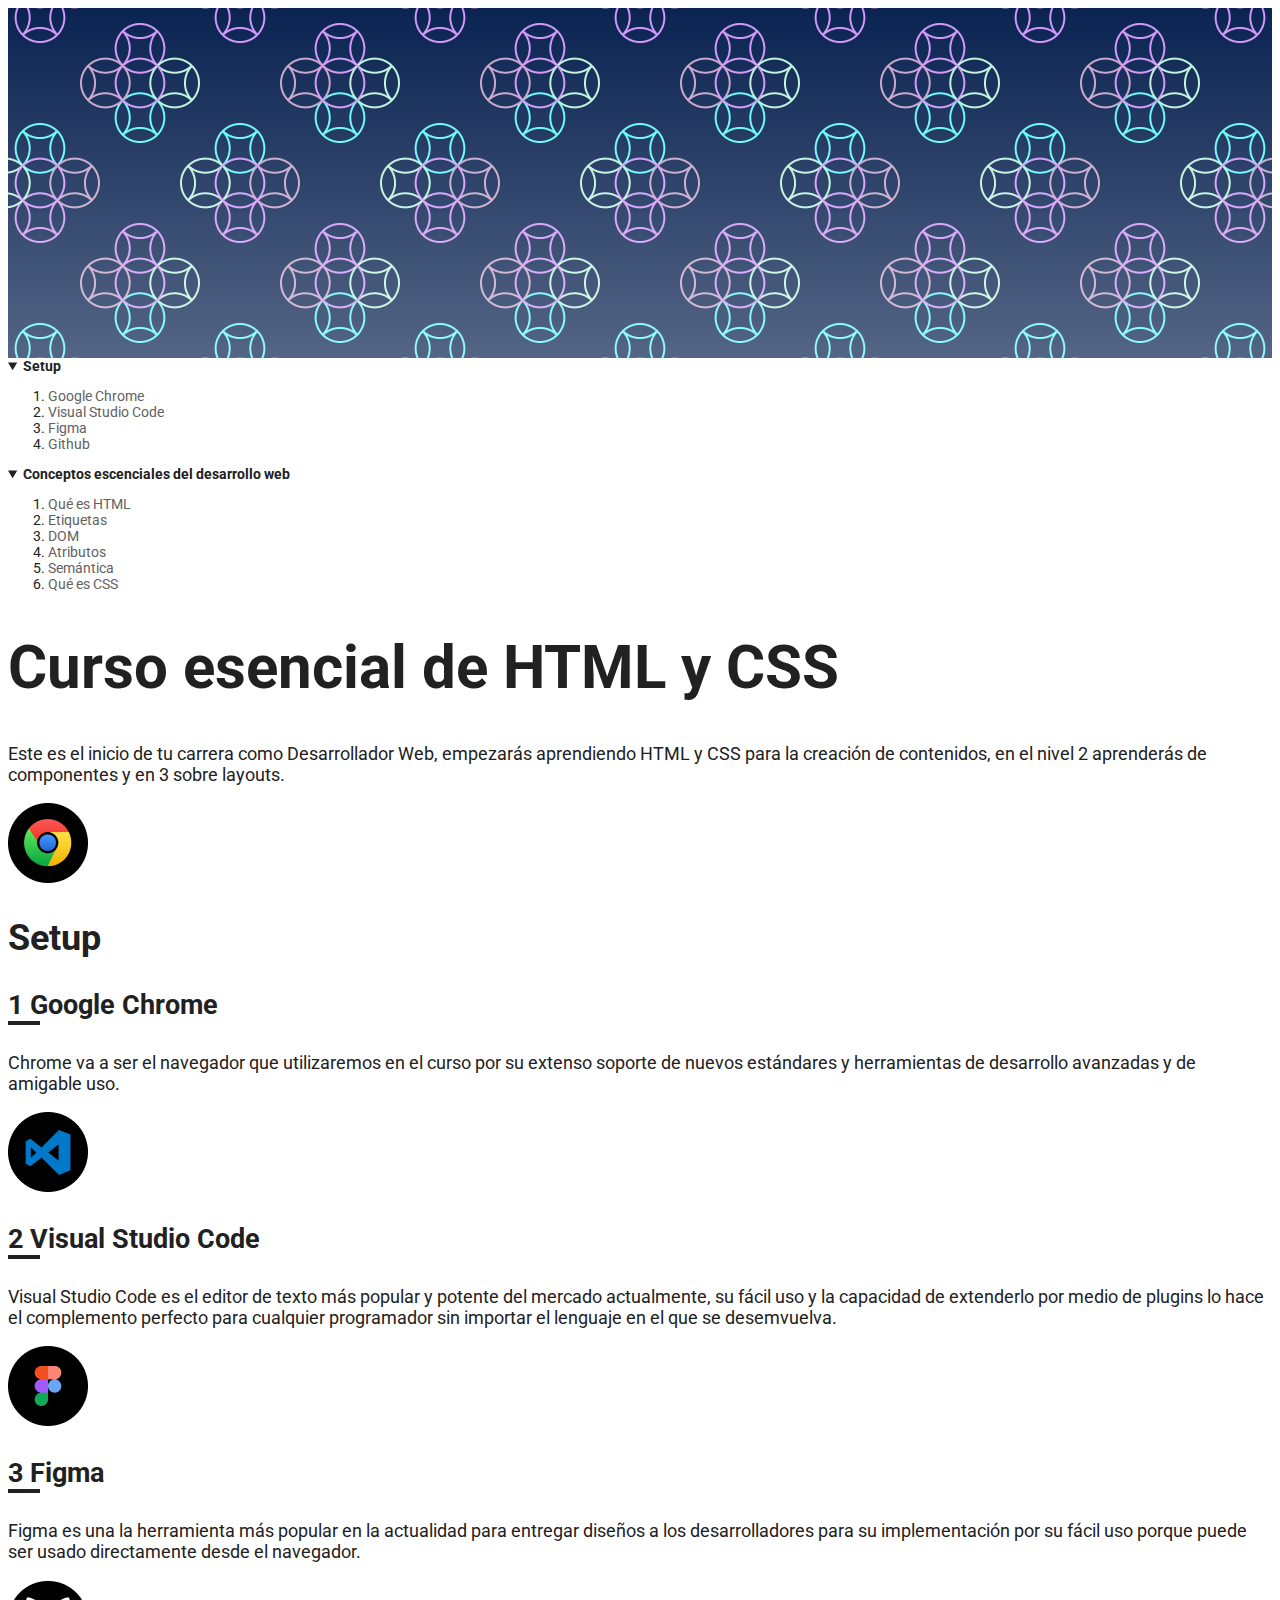
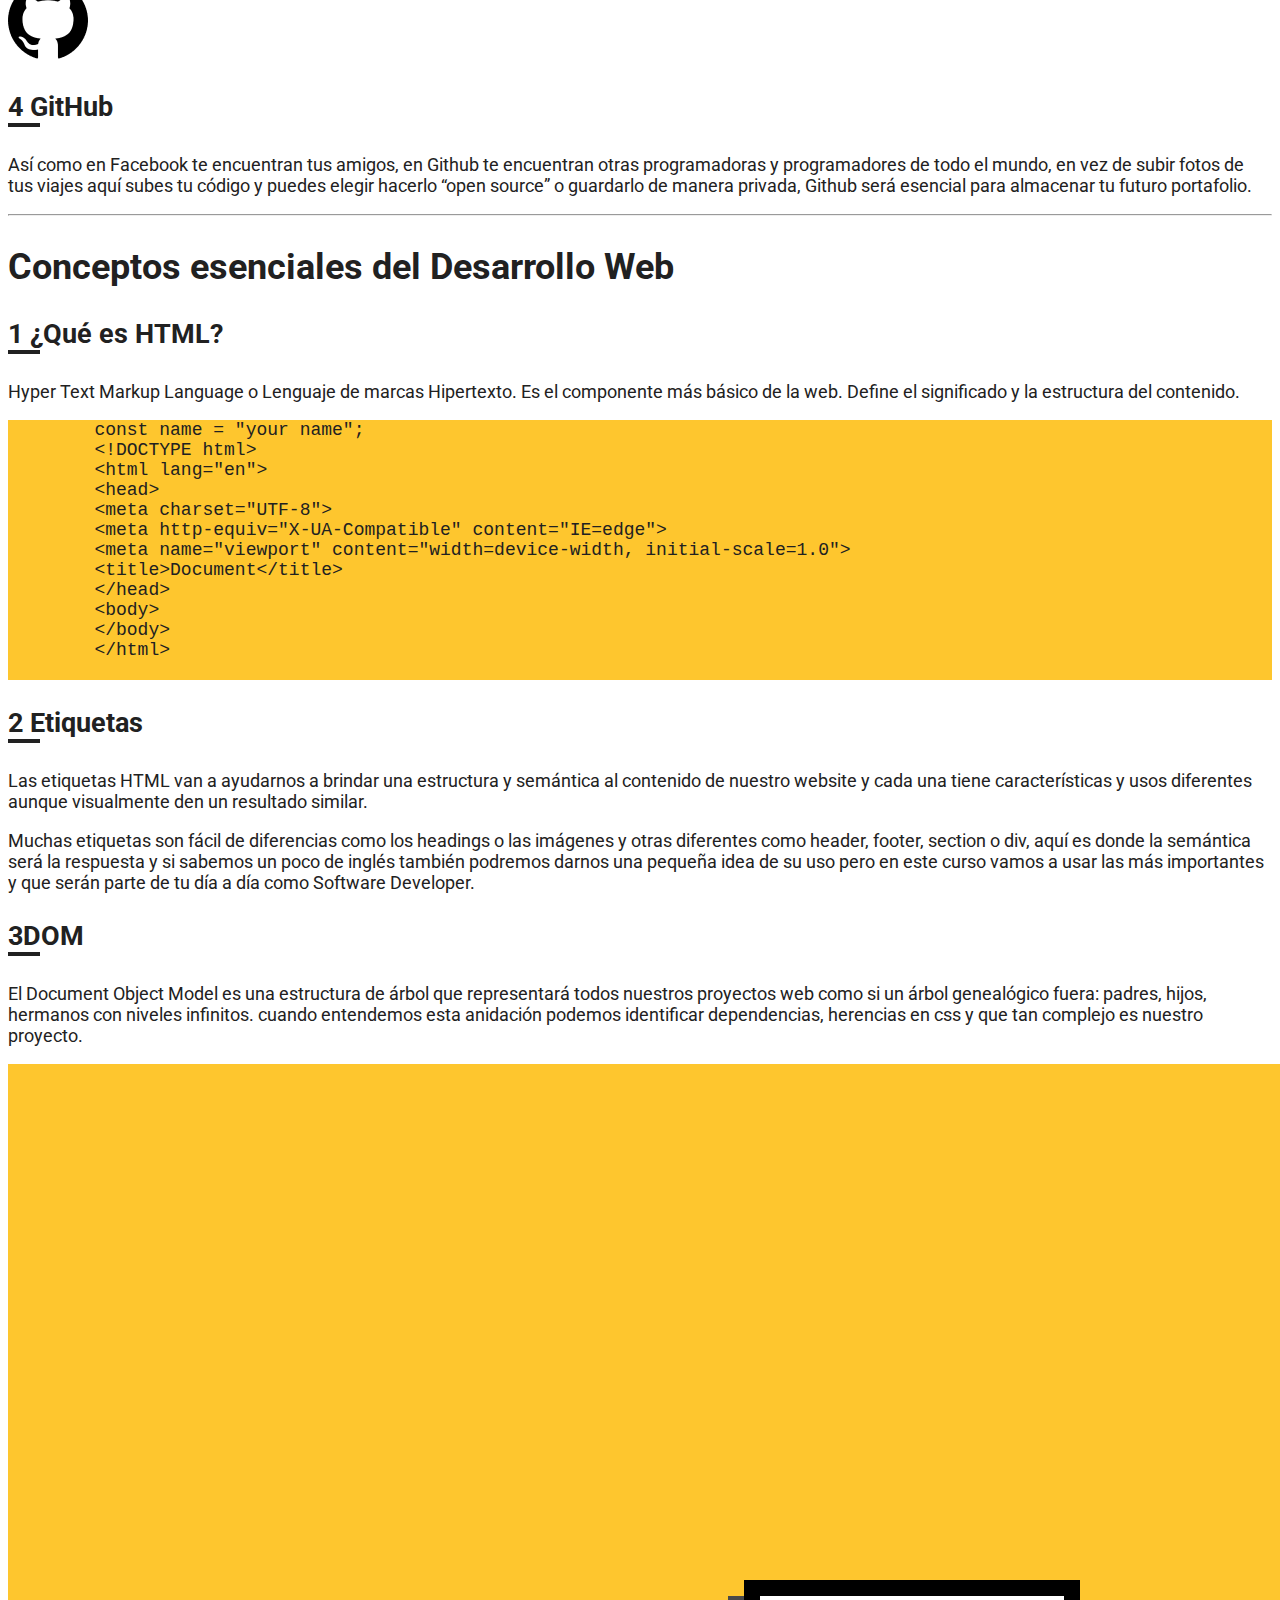
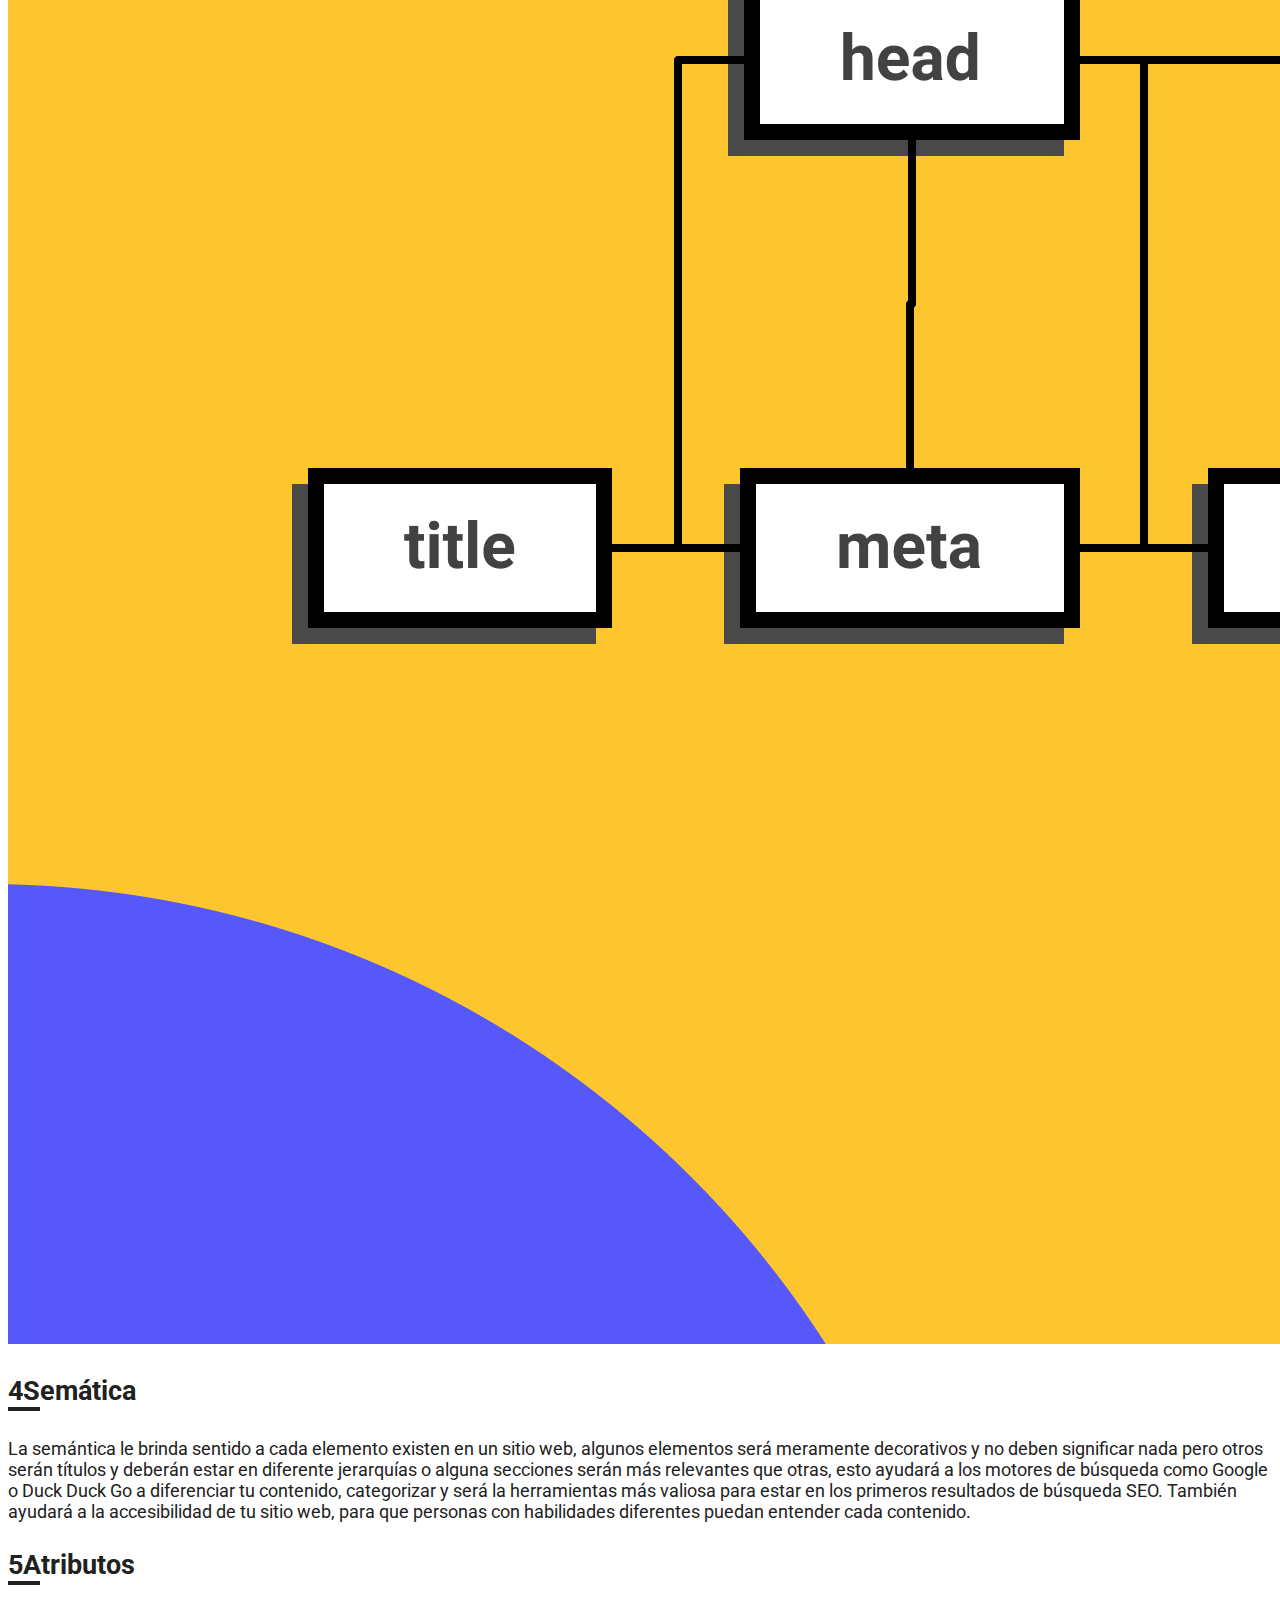
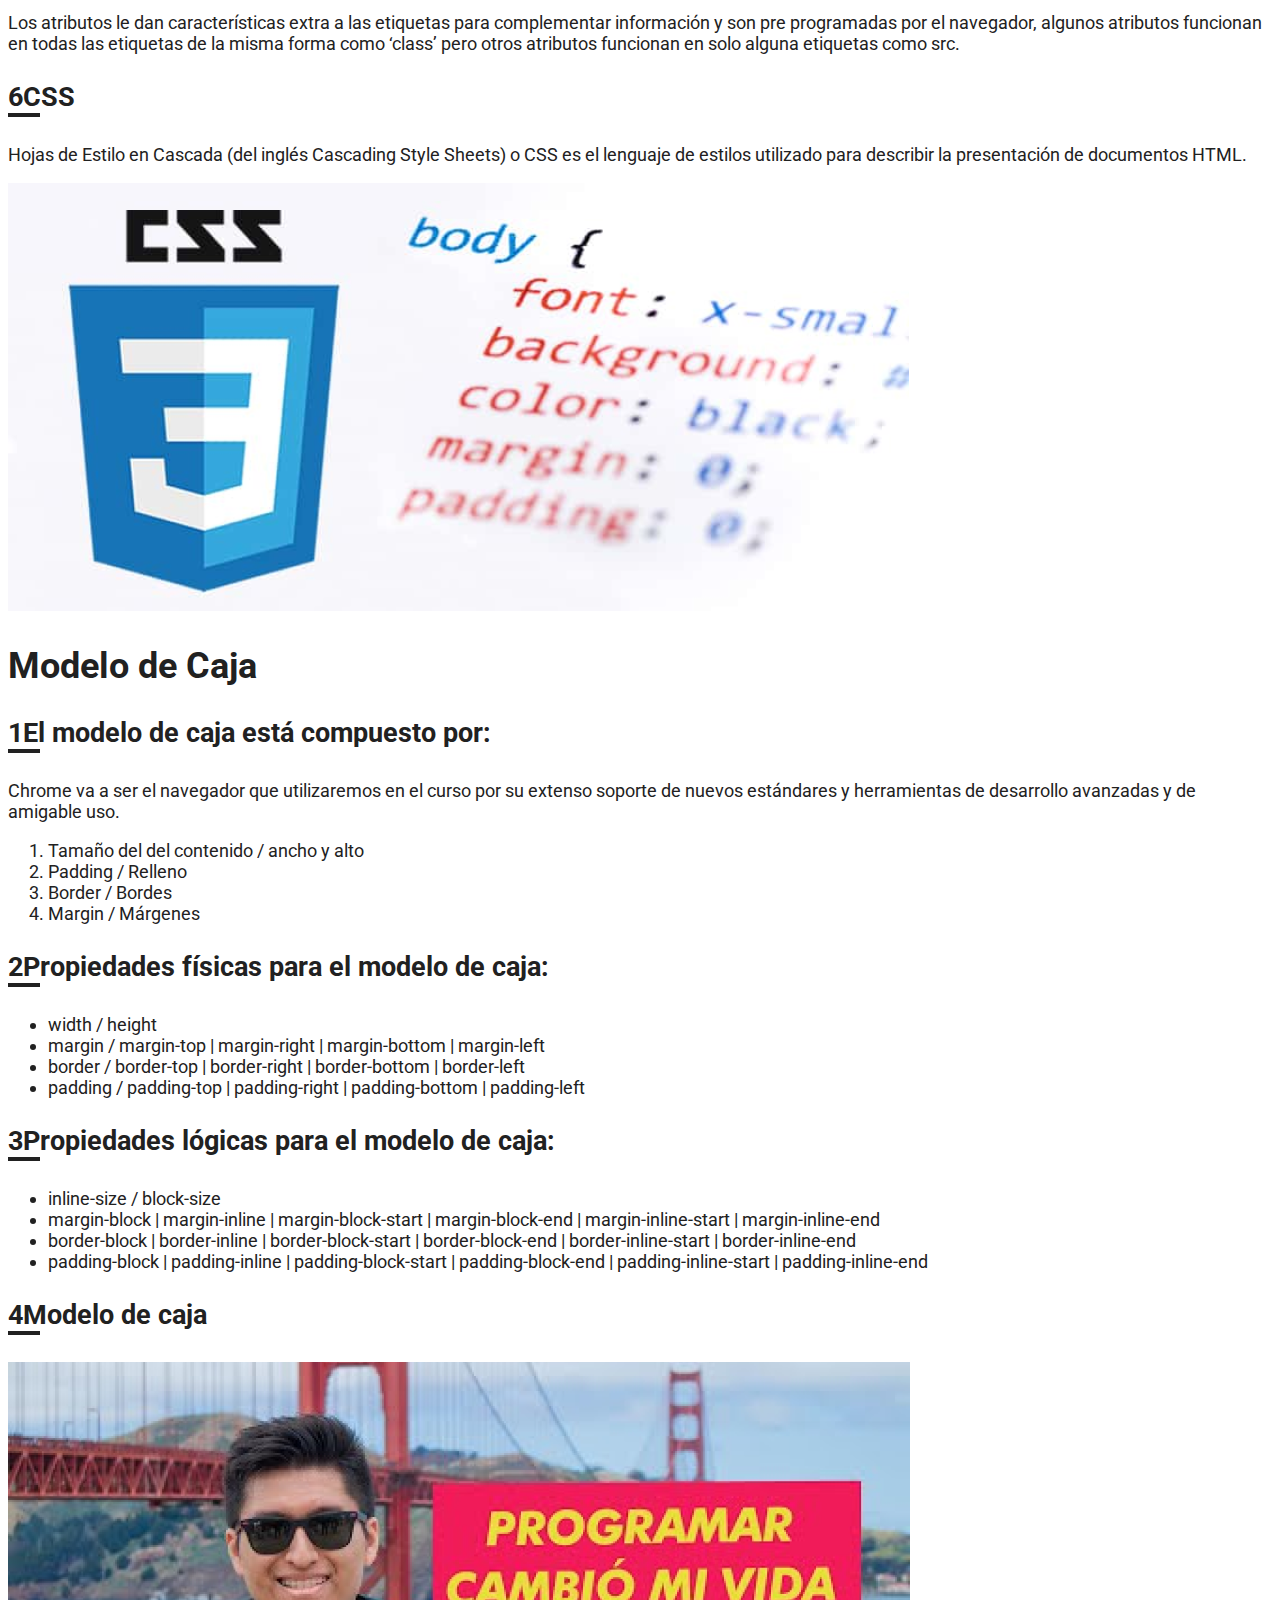
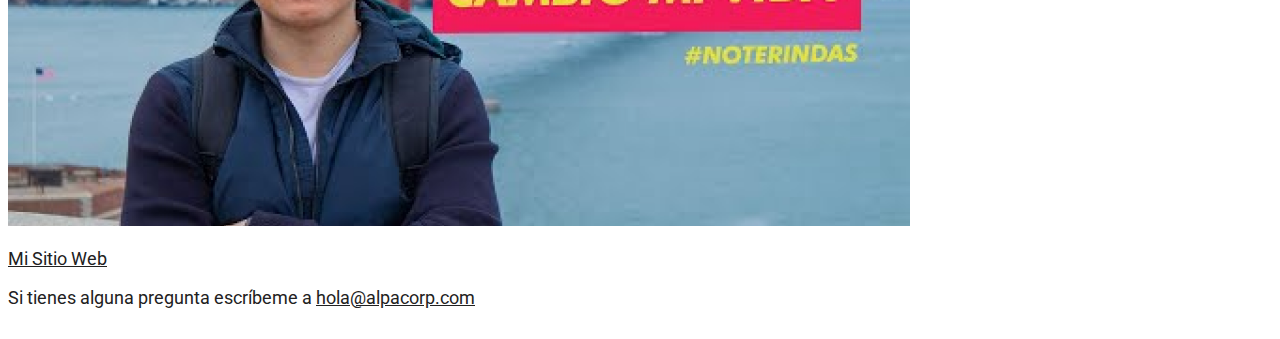
==== index.html @ 10ae4ead "[UPDATE] New adjust" ====
<!DOCTYPE html>
<html lang="es">

<head>
    <meta charset="UTF-8">
    <meta http-equiv="X-UA-Compatible" content="IE=edge">
    <meta name="viewport" content="width=device-width, initial-scale=1.0">
    <link rel="stylesheet" href="./css/styles.css">
    <link rel="preconnect" href="https://fonts.gstatic.com">
    <link href="https://fonts.googleapis.com/css2?family=Roboto:ital,wght@0,400;0,700;1,400;1,700&display=swap" rel="stylesheet">
    <title>El Blog de Alpacorp</title>
</head>

<body>
    <div class="hero"></div>
    <header>
        <nav>
            <details open>
                <summary>
                    Setup
                </summary>
                <ol>
                    <li>
                        <a href="#google-chrome">
                            Google Chrome
                        </a>
                    </li>
                    <li>
                        <a href="#vsc">
                            Visual Studio Code
                        </a>
                    </li>
                    <li>
                        <a href="#figma">
                            Figma
                        </a>
                    </li>
                    <li>
                        <a href="#github">
                            Github
                        </a>
                    </li>
                </ol>
            </details>
            <details open>
                <summary>
                    Conceptos escenciales del desarrollo web
                </summary>
                <ol>
                    <li>
                        <a href="#html">
                            Qué es HTML
                        </a>
                    </li>
                    <li>
                        <a href="#etiquetas">
                            Etiquetas
                        </a>
                    </li>
                    <li>
                        <a href="#dom">
                            DOM
                        </a>
                    </li>
                    <li>
                        <a href="#atributos">
                            Atributos
                        </a>
                    </li>
                    <li>
                        <a href="#semantica">
                            Semántica
                        </a>
                    </li>
                    <li>
                        <a href="#css">
                            Qué es CSS
                        </a>
                    </li>
                </ol>
            </details>
        </nav>
    </header>
    <main>
        <h1>
            Curso esencial de HTML y CSS
        </h1>
        <p>
            Este es el inicio de tu carrera como Desarrollador Web, empezarás aprendiendo HTML y CSS para la creación de
            contenidos, en el nivel 2 aprenderás de componentes y en 3 sobre layouts.
        </p>
        <img src="./images/google-chrome.png" alt="Logo de Google Chrome" title="Logo del navegador Google Chrome">
        <section class="section-content">
        <h2>
            Setup
        </h2>
        <h3 id="google-chrome">
            Google Chrome
        </h3>
        <p>
            Chrome va a ser el navegador que utilizaremos en el curso por su extenso soporte de nuevos estándares y
            herramientas de desarrollo avanzadas y de amigable uso.
        </p>
        <img src="./images/visual-studio-code.png" alt="Logo del editor Visual Studio Code"
            title="Logo del editor Visual Studio Code">
        <h3 id="vsc">
            Visual Studio Code
        </h3>
        <p>
            Visual Studio Code es el editor de texto más popular y potente del mercado actualmente, su fácil uso y la
            capacidad de extenderlo por medio de plugins lo hace el complemento perfecto para cualquier programador sin
            importar el lenguaje en el que se desemvuelva.
        </p>
        <img src="./images/figma.png" alt="Logo de Figma" title="Logo de Figma">
        <h3 id="figma">
            Figma
        </h3>
        <p>
            Figma es una la herramienta más popular en la actualidad para entregar diseños a los desarrolladores para su
            implementación por su fácil uso porque puede ser usado directamente desde el navegador.
        </p>
        <img src="./images/github.png" alt="Logo de GitHub" title="Logo de GitHub">
        <h3 id="github">
            GitHub
        </h3>
        <p>
            Así como en Facebook te encuentran tus amigos, en Github te encuentran otras programadoras y programadores de
            todo el mundo, en vez de subir fotos de tus viajes aquí subes tu código y puedes elegir hacerlo “open source” o
            guardarlo de manera privada, Github será esencial para almacenar tu futuro portafolio.
        </p>
    </section>
    <hr>
    <section class="section-content">
        <h2>
            Conceptos esenciales del Desarrollo Web
        </h2>
        <h3 id="html">
            ¿Qué es HTML?
        </h3>
        <p>
            Hyper Text Markup Language o Lenguaje de marcas Hipertexto. Es el componente más básico de la web. Define el
            significado y la estructura del contenido.
        </p>
        <pre>
        const name = "your name";
        &lt;!DOCTYPE html&gt;
        &lt;html lang=&quot;en&quot;&gt;
        &lt;head&gt;
        &lt;meta charset=&quot;UTF-8&quot;&gt;
        &lt;meta http-equiv=&quot;X-UA-Compatible&quot; content=&quot;IE=edge&quot;&gt;
        &lt;meta name=&quot;viewport&quot; content=&quot;width=device-width, initial-scale=1.0&quot;&gt;
        &lt;title&gt;Document&lt;/title&gt;
        &lt;/head&gt;
        &lt;body&gt;    
        &lt;/body&gt;
        &lt;/html&gt;
        </pre>
        <h3 id="etiquetas">
            Etiquetas
        </h3>
        <p>
            Las etiquetas HTML van a ayudarnos a brindar una estructura y semántica al contenido de nuestro website y cada
            una tiene características y usos diferentes aunque visualmente den un resultado similar.
        </p>
        <p>
            Muchas etiquetas son fácil de diferencias como los headings o las imágenes y otras diferentes como header,
            footer, section o div, aquí es donde la semántica será la respuesta y si sabemos un poco de inglés también
            podremos darnos una pequeña idea de su uso pero en este curso vamos a usar las más importantes y que serán parte
            de tu día a día como Software Developer.
        </p>
        <h3 id="dom">DOM</h3>
        <p>
            El Document Object Model es una estructura de árbol que representará todos nuestros proyectos web como si un
            árbol genealógico fuera: padres, hijos, hermanos con niveles infinitos. cuando entendemos esta anidación podemos
            identificar dependencias, herencias en css y que tan complejo es nuestro proyecto.
        </p>
        <img src="./images/dom.png" alt="Estructura de árbol que representa al Document Object Model">
        <h3 id="semantica">Semática</h3>
        <p>
            La semántica le brinda sentido a cada elemento existen en un sitio web, algunos elementos será meramente
            decorativos y no deben significar nada pero otros serán títulos y deberán estar en diferente jerarquías o alguna
            secciones serán más relevantes que otras, esto ayudará a los motores de búsqueda como Google o Duck Duck Go a
            diferenciar tu contenido, categorizar y será la herramientas más valiosa para estar en los primeros resultados
            de búsqueda SEO. También ayudará a la accesibilidad de tu sitio web, para que personas con habilidades
            diferentes puedan entender cada contenido.
        </p>
        <h3 id="atributos">Atributos</h3>
        <p>
            Los atributos le dan características extra a las etiquetas para complementar información y son pre programadas
            por el navegador, algunos atributos funcionan en todas las etiquetas de la misma forma como ‘class’ pero otros
            atributos funcionan en solo alguna etiquetas como src.
        </p>
        <h3 id="css">CSS</h3>
        <p>
            Hojas de Estilo en Cascada (del inglés Cascading Style Sheets) o CSS es el lenguaje de estilos utilizado para
            describir la presentación de documentos HTML.
        </p>
        <img src="./images/css.png" alt="Logo de CSS3">
    </section>
    <section class="section-content">
        <h2>Modelo de Caja</h2>
        <h3>El modelo de caja está compuesto por:</h3>
        <p>
            Chrome va a ser el navegador que utilizaremos en el curso por su extenso soporte de nuevos estándares y
            herramientas de desarrollo avanzadas y de amigable uso.
        </p>
        <ol>
            <li>Tamaño del del contenido / ancho y alto</li>
            <li>Padding / Relleno</li>
            <li>Border / Bordes</li>
            <li>Margin / Márgenes</li>
        </ol>
        <h3>Propiedades físicas para el modelo de caja:</h3>
        <ul>
            <li>width / height</li>
            <li>margin / margin-top | margin-right | margin-bottom | margin-left</li>
            <li>border / border-top | border-right | border-bottom | border-left</li>
            <li>padding / padding-top | padding-right | padding-bottom | padding-left</li>
        </ul>
        <h3>Propiedades lógicas para el modelo de caja:</h3>
        <ul>
            <li>inline-size / block-size</li>
            <li>margin-block | margin-inline | margin-block-start | margin-block-end | margin-inline-start |
                margin-inline-end</li>
            <li>border-block | border-inline | border-block-start | border-block-end | border-inline-start |
                border-inline-end</li>
            <li>padding-block | padding-inline | padding-block-start | padding-block-end | padding-inline-start |
                padding-inline-end</li>
        </ul>
        <h3>Modelo de caja</h3>
        <img src="./images/modelo-caja.png" alt="Representación gráfica del modelo de caja">
        <p>
            <a href="https://www.alpacorp.net" target="_blank">Mi Sitio Web</a>
        </p>
    </section>
        <p>
            Si tienes alguna pregunta escríbeme a
            <a href="mailto:hola@alpacorp.com" target="_blank">hola@alpacorp.com</a>
        </p>
    </main>
</body>

</html>
---- css/styles.css ----
@font-face {
    font-family: charter;
    src: url('../fonts/charter-regular.otf');
    font-style: normal;
    font-weight: 400;
}

@font-face {
    font-family: charter;
    src: url('../fonts/charter-italic.otf');
    font-style: italic;
    font-weight: 400;
}

@font-face {
    font-family: charter;
    src: url('../fonts/charter-bold.otf');
    font-style: normal;
    font-weight: bold;
}

@font-face {
    font-family: charter;
    src: url('../fonts/charter-bold-italic.otf');
    font-style: italic;
    font-weight: bold;
}

:root {
    font-size: 18px;
    --gray30: #212121;
    --gray20: #212429;
    --gray10: #616161;
}

body {
    color: var(--gray30);
    font-family: 'Roboto', sans-serif;
    /* font-family: Arial;
    font-family: charter; */
}

a {
    color: var(--gray30);
}

header {
    /* --gray10: red; */
    font-size: 14px;
    color: var(--gray30);
}

header a {
    color: var(--gray10);
    text-decoration: none;
}

header a:hover {
    color: var(--gray30);
}

nav details summary {
    font-weight: bold;
}

/* ol li:nth-child(3n) {
    border: 1px solid red;
} */

h1 {
    font-size: 60px;
    /* font-size: 3.75em; */
}

h2 {
    font-size: 2em;
}

h3 {
    font-size: 1.5em;
}

pre {
    background: #fec62e;
}

.hero{
    background-image: linear-gradient(to top, rgba(255, 255, 255, .3), transparent), url('../images/patron.png');
    /* background-repeat: no-repeat; */
    background-position: center;
    height: 350px;
}

.section-content {
    counter-reset: titleList;
}

.section-content h3 {
    counter-increment: titleList;
}

.section-content h3::before{
    content: counter(titleList, decimal);
}

.section-content h3::after{
    content: '';
    width: 32px;
    height: 4px;
    background: var(--gray30);
    display: block;
}

::selection{
    background: pink;
}
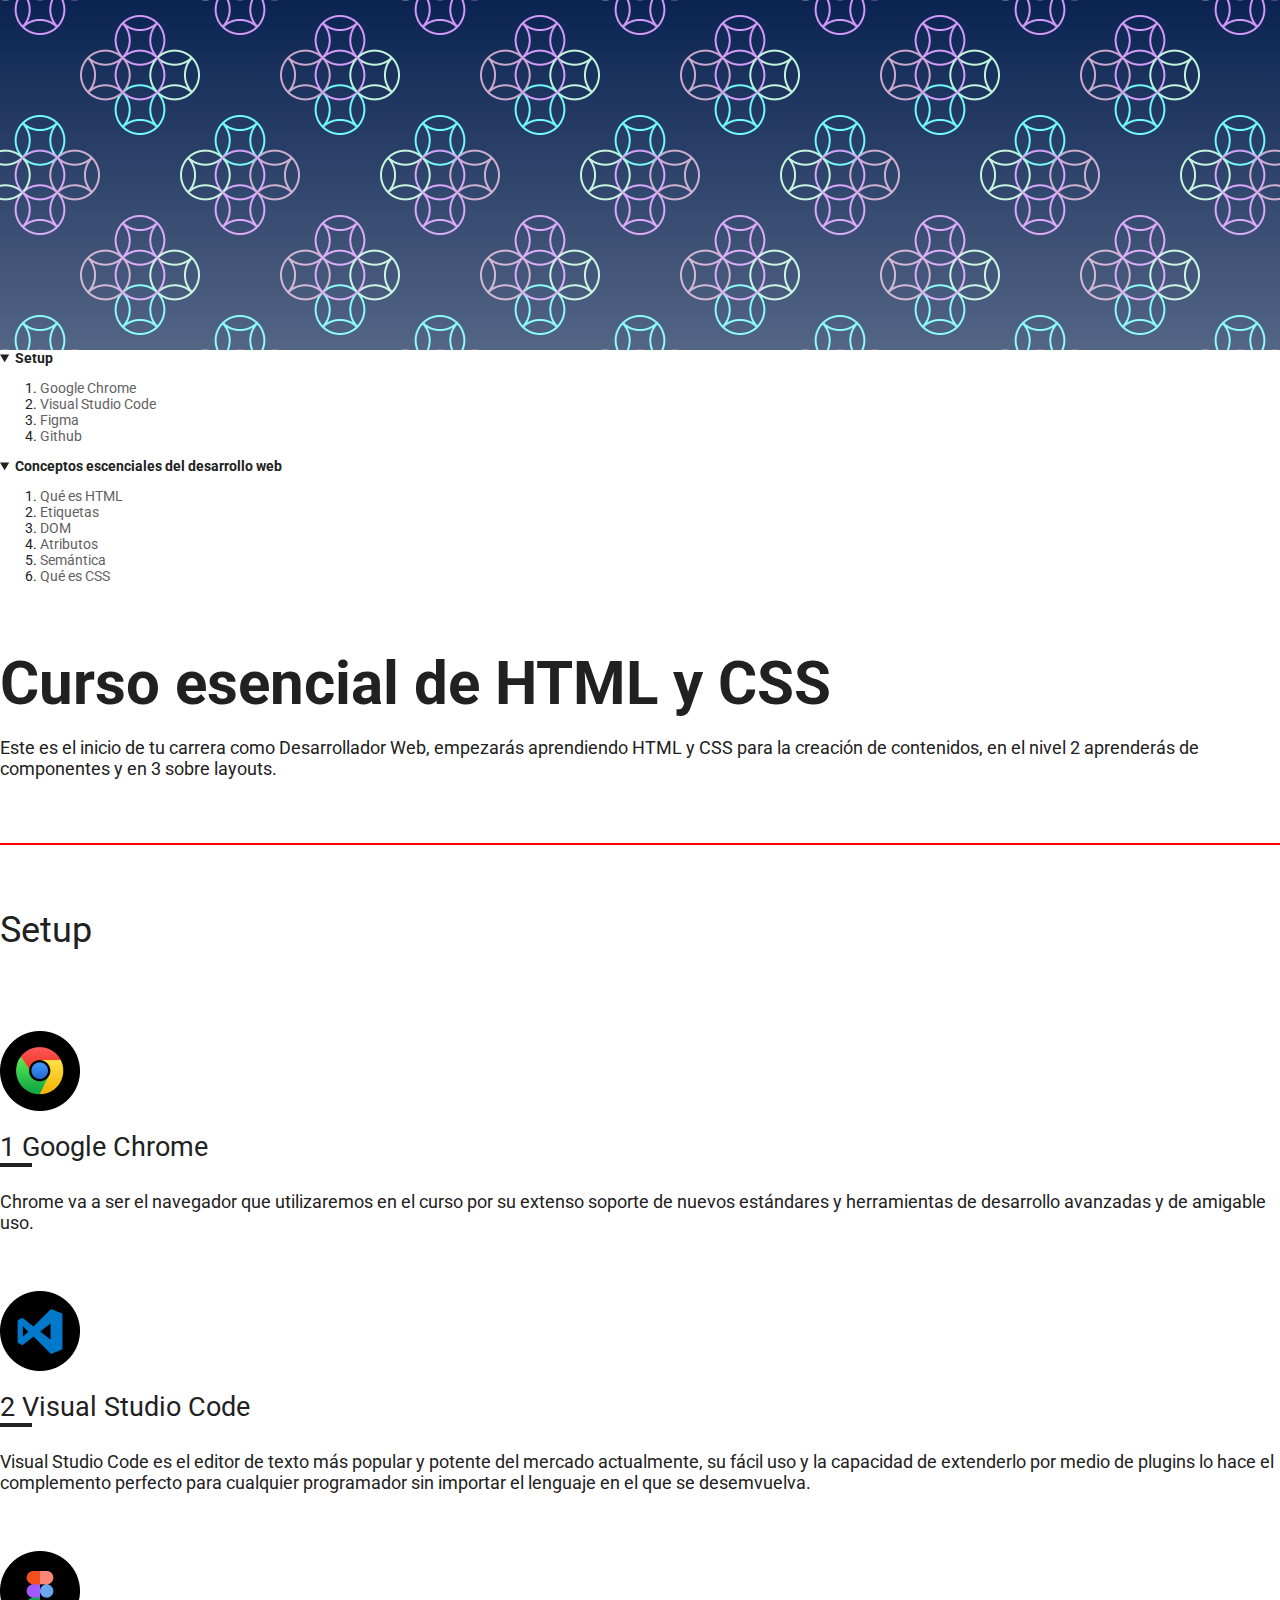
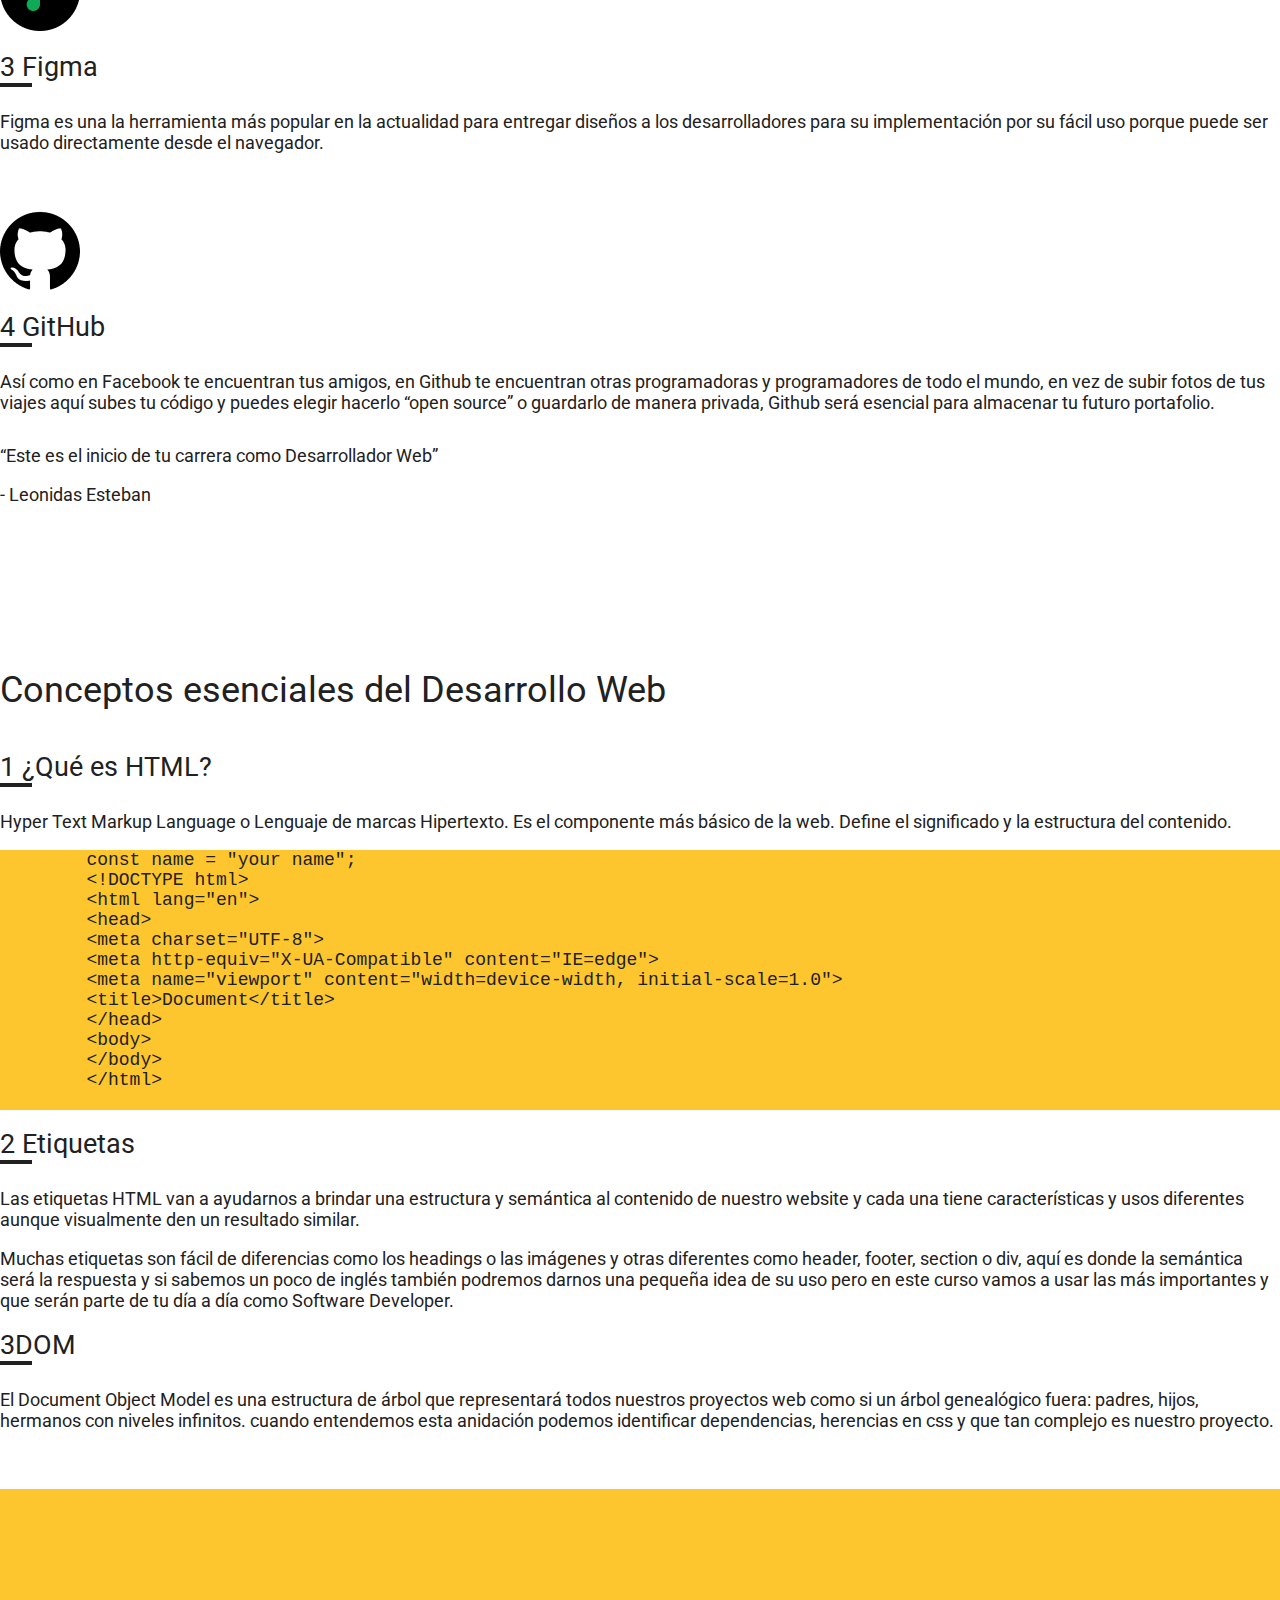
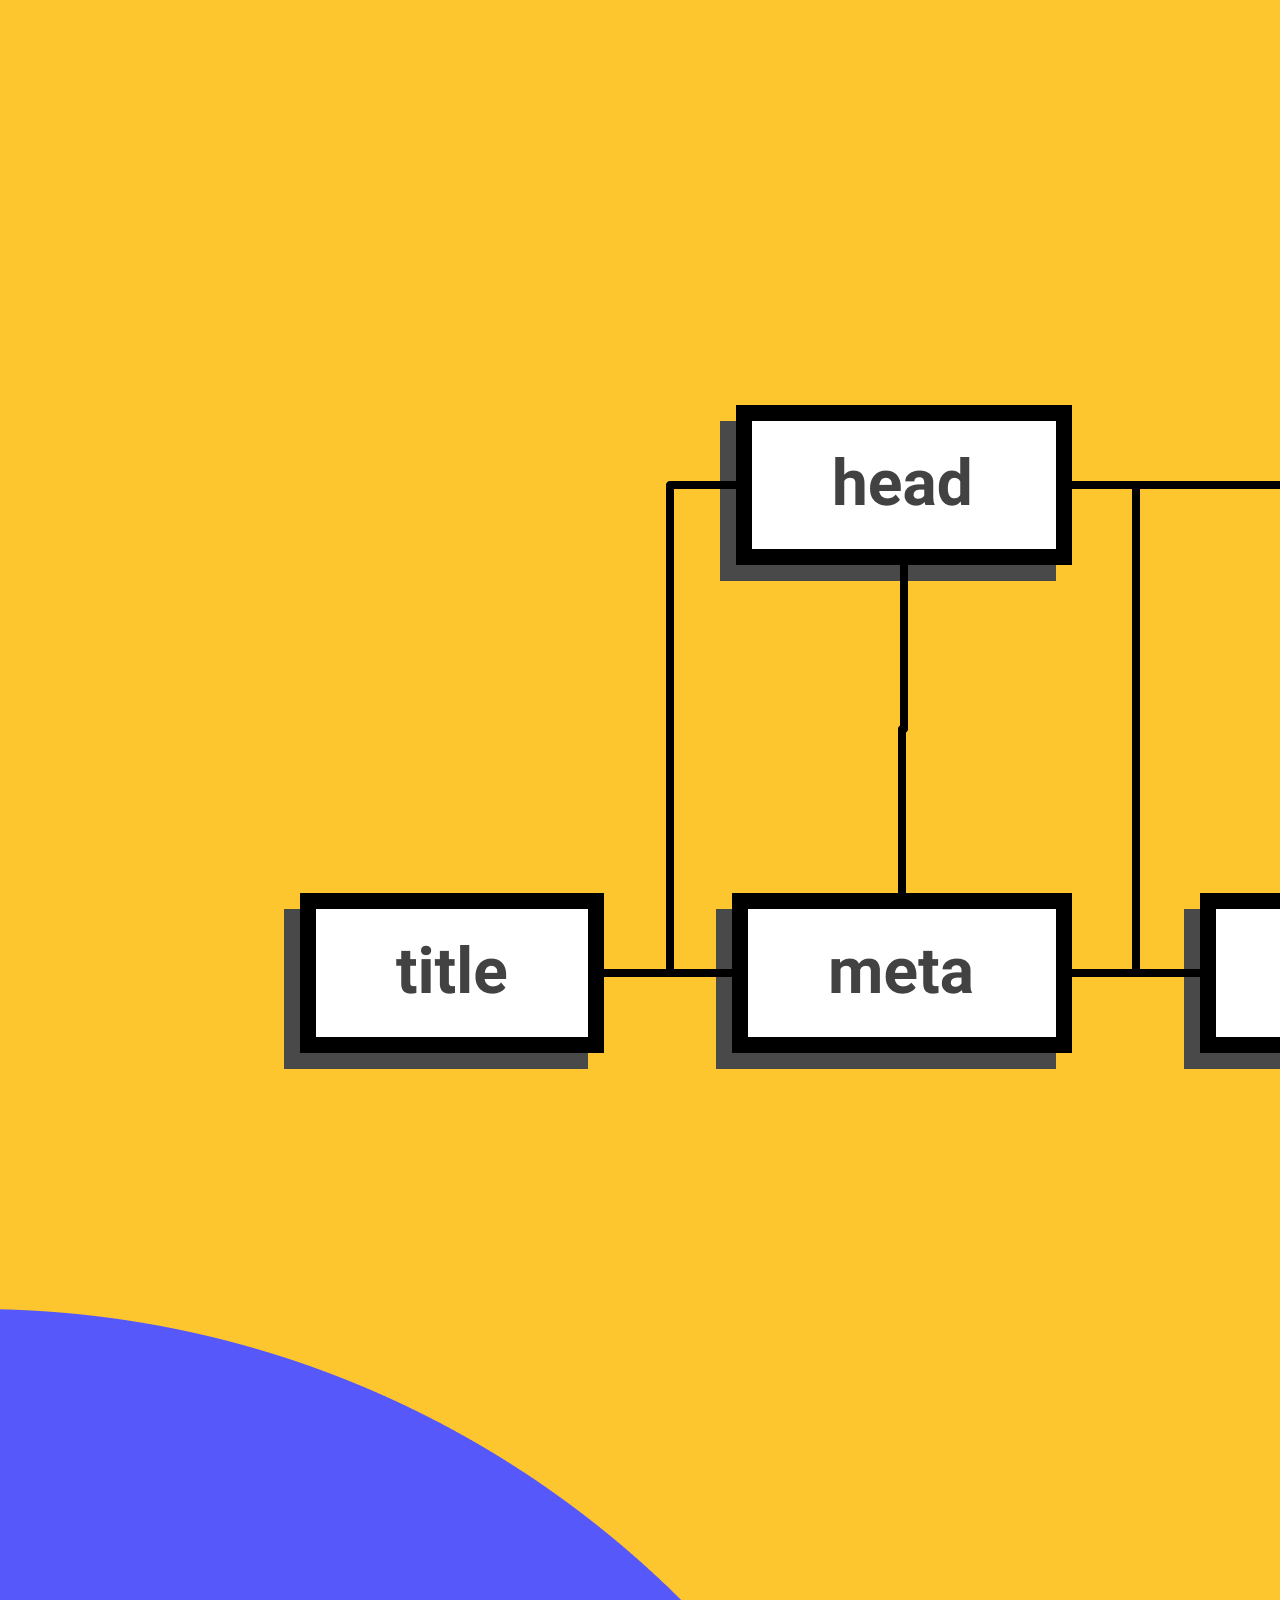
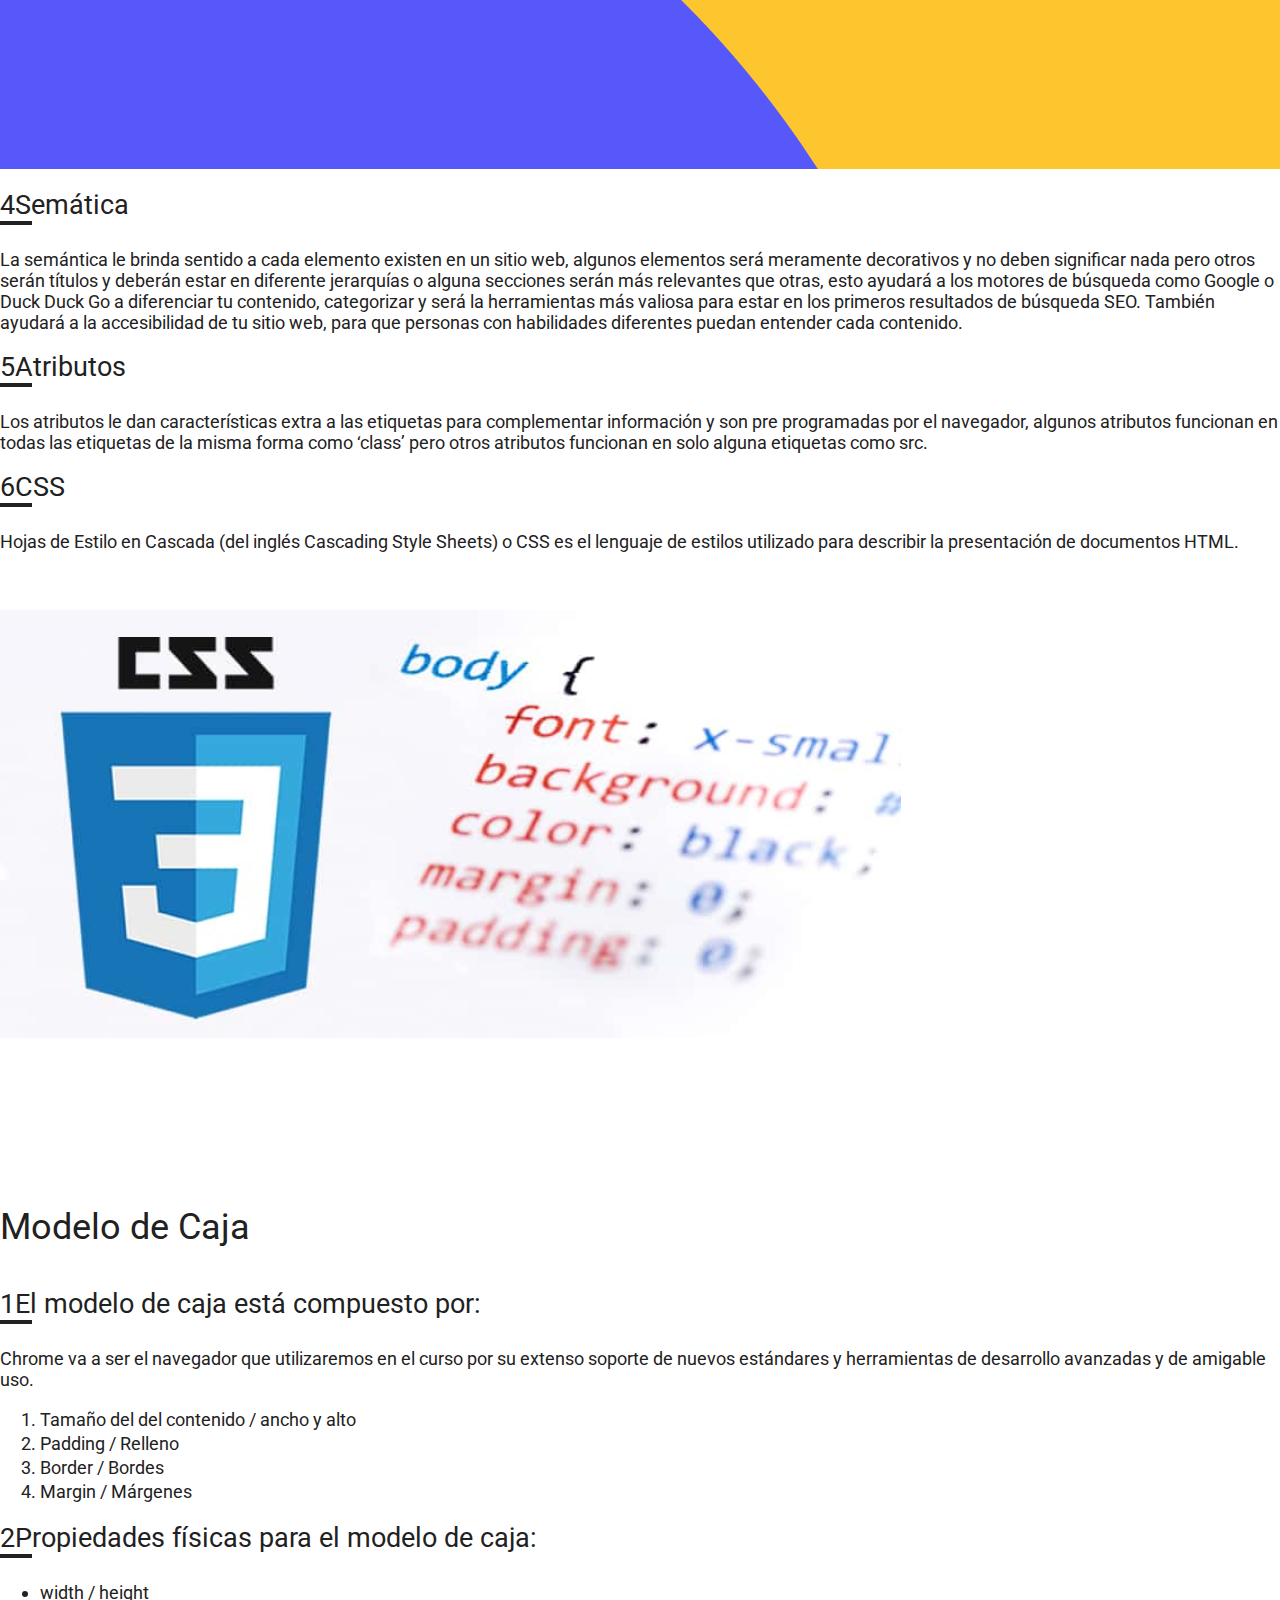
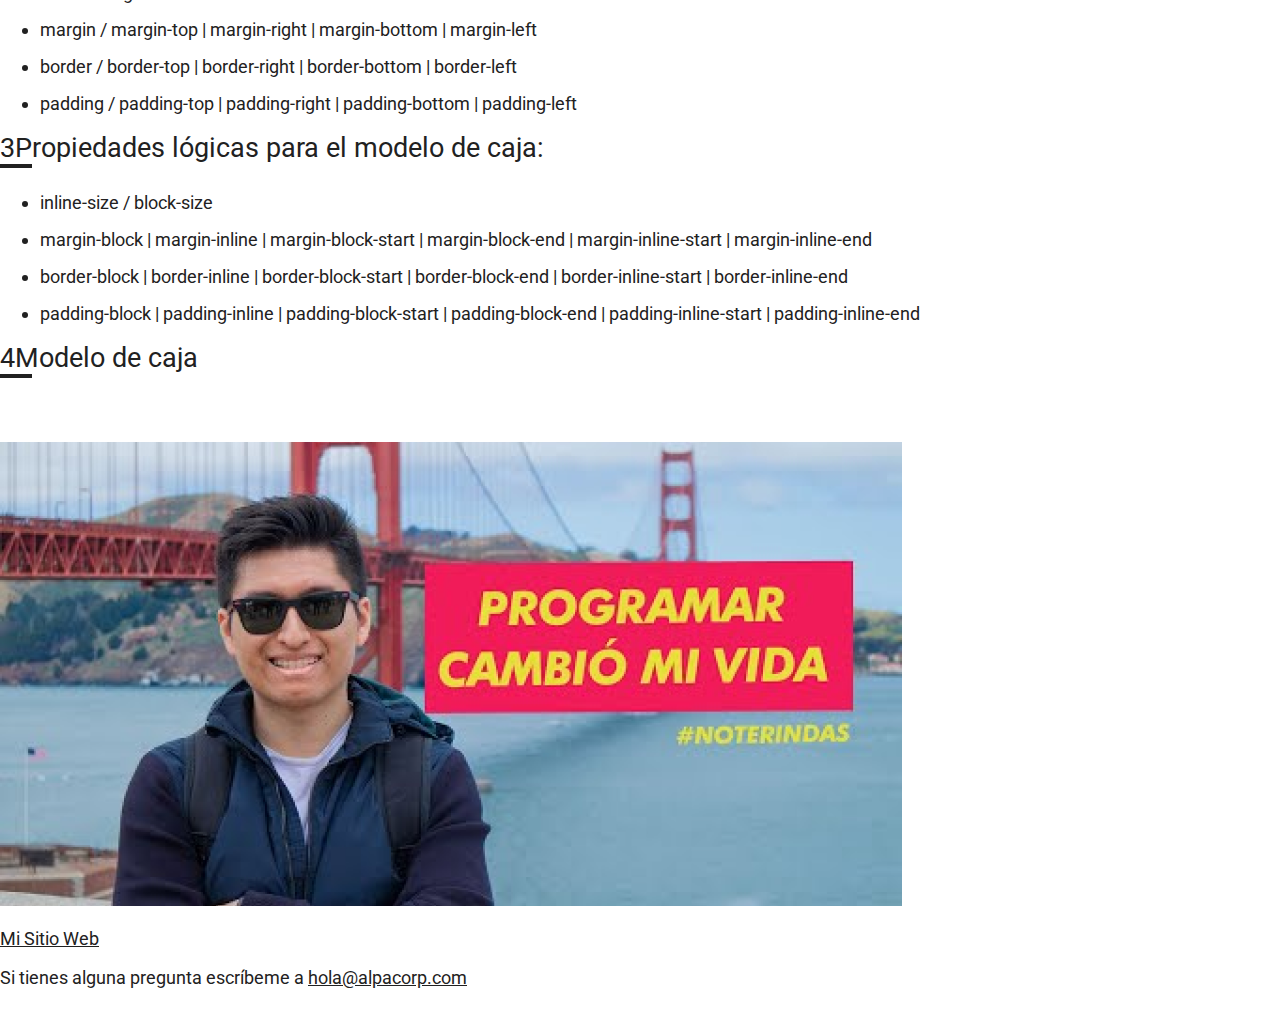
==== commit 904e0375: "[UPDATE] new changes and css lines" ====
--- a/index.html
+++ b/index.html
@@ -5,7 +5,7 @@
     <meta charset="UTF-8">
     <meta http-equiv="X-UA-Compatible" content="IE=edge">
     <meta name="viewport" content="width=device-width, initial-scale=1.0">
-    <link rel="stylesheet" href="./css/styles.css">
+    <link rel="stylesheet" href="./css/styles-physical.css">
     <link rel="preconnect" href="https://fonts.gstatic.com">
     <link href="https://fonts.googleapis.com/css2?family=Roboto:ital,wght@0,400;0,700;1,400;1,700&display=swap" rel="stylesheet">
     <title>El Blog de Alpacorp</title>
@@ -89,11 +89,12 @@
             Este es el inicio de tu carrera como Desarrollador Web, empezarás aprendiendo HTML y CSS para la creación de
             contenidos, en el nivel 2 aprenderás de componentes y en 3 sobre layouts.
         </p>
-        <img src="./images/google-chrome.png" alt="Logo de Google Chrome" title="Logo del navegador Google Chrome">
+        <hr>
         <section class="section-content">
         <h2>
             Setup
         </h2>
+        <img src="./images/google-chrome.png" alt="Logo de Google Chrome" title="Logo del navegador Google Chrome">
         <h3 id="google-chrome">
             Google Chrome
         </h3>
@@ -128,6 +129,14 @@
             todo el mundo, en vez de subir fotos de tus viajes aquí subes tu código y puedes elegir hacerlo “open source” o
             guardarlo de manera privada, Github será esencial para almacenar tu futuro portafolio.
         </p>
+        <blockquote>
+            <p>
+                “Este es el inicio de tu carrera como Desarrollador Web”
+            </p>
+            <p>
+                - Leonidas Esteban
+            </p>
+        </blockquote>
     </section>
     <hr>
     <section class="section-content">
--- a/css/styles-physical.css
+++ b/css/styles-physical.css
@@ -0,0 +1,167 @@
+@font-face {
+    font-family: charter;
+    src: url('../fonts/charter-regular.otf');
+    font-style: normal;
+    font-weight: 400;
+}
+
+@font-face {
+    font-family: charter;
+    src: url('../fonts/charter-italic.otf');
+    font-style: italic;
+    font-weight: 400;
+}
+
+@font-face {
+    font-family: charter;
+    src: url('../fonts/charter-bold.otf');
+    font-style: normal;
+    font-weight: bold;
+}
+
+@font-face {
+    font-family: charter;
+    src: url('../fonts/charter-bold-italic.otf');
+    font-style: italic;
+    font-weight: bold;
+}
+
+:root {
+    font-size: 18px;
+    --gray30: #212121;
+    --gray20: #212429;
+    --gray10: #616161;
+}
+
+body {
+    color: var(--gray30);
+    font-family: 'Roboto', sans-serif;
+    margin: 0;
+    /* font-family: Arial;
+    font-family: charter; */
+}
+
+a {
+    color: var(--gray30);
+}
+
+header {
+    /* --gray10: red; */
+    font-size: 14px;
+    color: var(--gray30);
+}
+
+header a {
+    color: var(--gray10);
+    text-decoration: none;
+}
+
+header a:hover {
+    color: var(--gray30);
+}
+
+nav details summary {
+    font-weight: bold;
+}
+
+/* ol li:nth-child(3n) {
+    border: 1px solid red;
+} */
+
+h1 {
+    font-size: 60px;
+    /* margin: 64px 10px 16px 10px; */
+    margin-top: 64px;
+    margin-bottom: 16px;
+    /* font-size: 3.75em; */
+}
+
+/* Selector de hermano directo o adyacente */
+
+h1 + p {
+    margin-bottom: 64px;
+}
+
+hr {
+    margin: 64px 0;
+    border: 1px solid red;
+}
+
+/* Selector de hermanos */
+
+/* h1 ~ p {
+    background: red;
+} */
+
+h2 {
+    font-size: 2em;
+    margin: 64px 0 40px;
+    font-weight: normal;
+}
+
+h3 {
+    font-size: 1.5em;
+    margin-top: 16px;
+    margin-bottom: 24px;
+    font-weight: normal;
+}
+
+pre {
+    background: #fec62e;
+}
+
+blockquote {
+    margin: 32px 0;
+}
+
+.hero{
+    background-image: linear-gradient(to top, rgba(255, 255, 255, .3), transparent), url('../images/patron.png');
+    /* background-repeat: no-repeat; */
+    background-position: center;
+    height: 350px;
+}
+
+.section-content {
+    counter-reset: titleList;
+    margin-top: 164px;
+}
+
+.section-content:first-of-type {
+    margin: 0;
+}
+
+.section-content ol li {
+    line-height: 24px;
+}
+
+.section-content ul li {
+    margin-bottom: 16px;
+}
+
+.section-content + hr {
+    display: none;
+}
+
+.section-content img{
+    margin-top: 40px;
+}
+
+.section-content h3 {
+    counter-increment: titleList;
+}
+
+.section-content h3::before{
+    content: counter(titleList, decimal);
+}
+
+.section-content h3::after{
+    content: '';
+    width: 32px;
+    height: 4px;
+    background: var(--gray30);
+    display: block;
+}
+
+::selection{
+    background: pink;
+}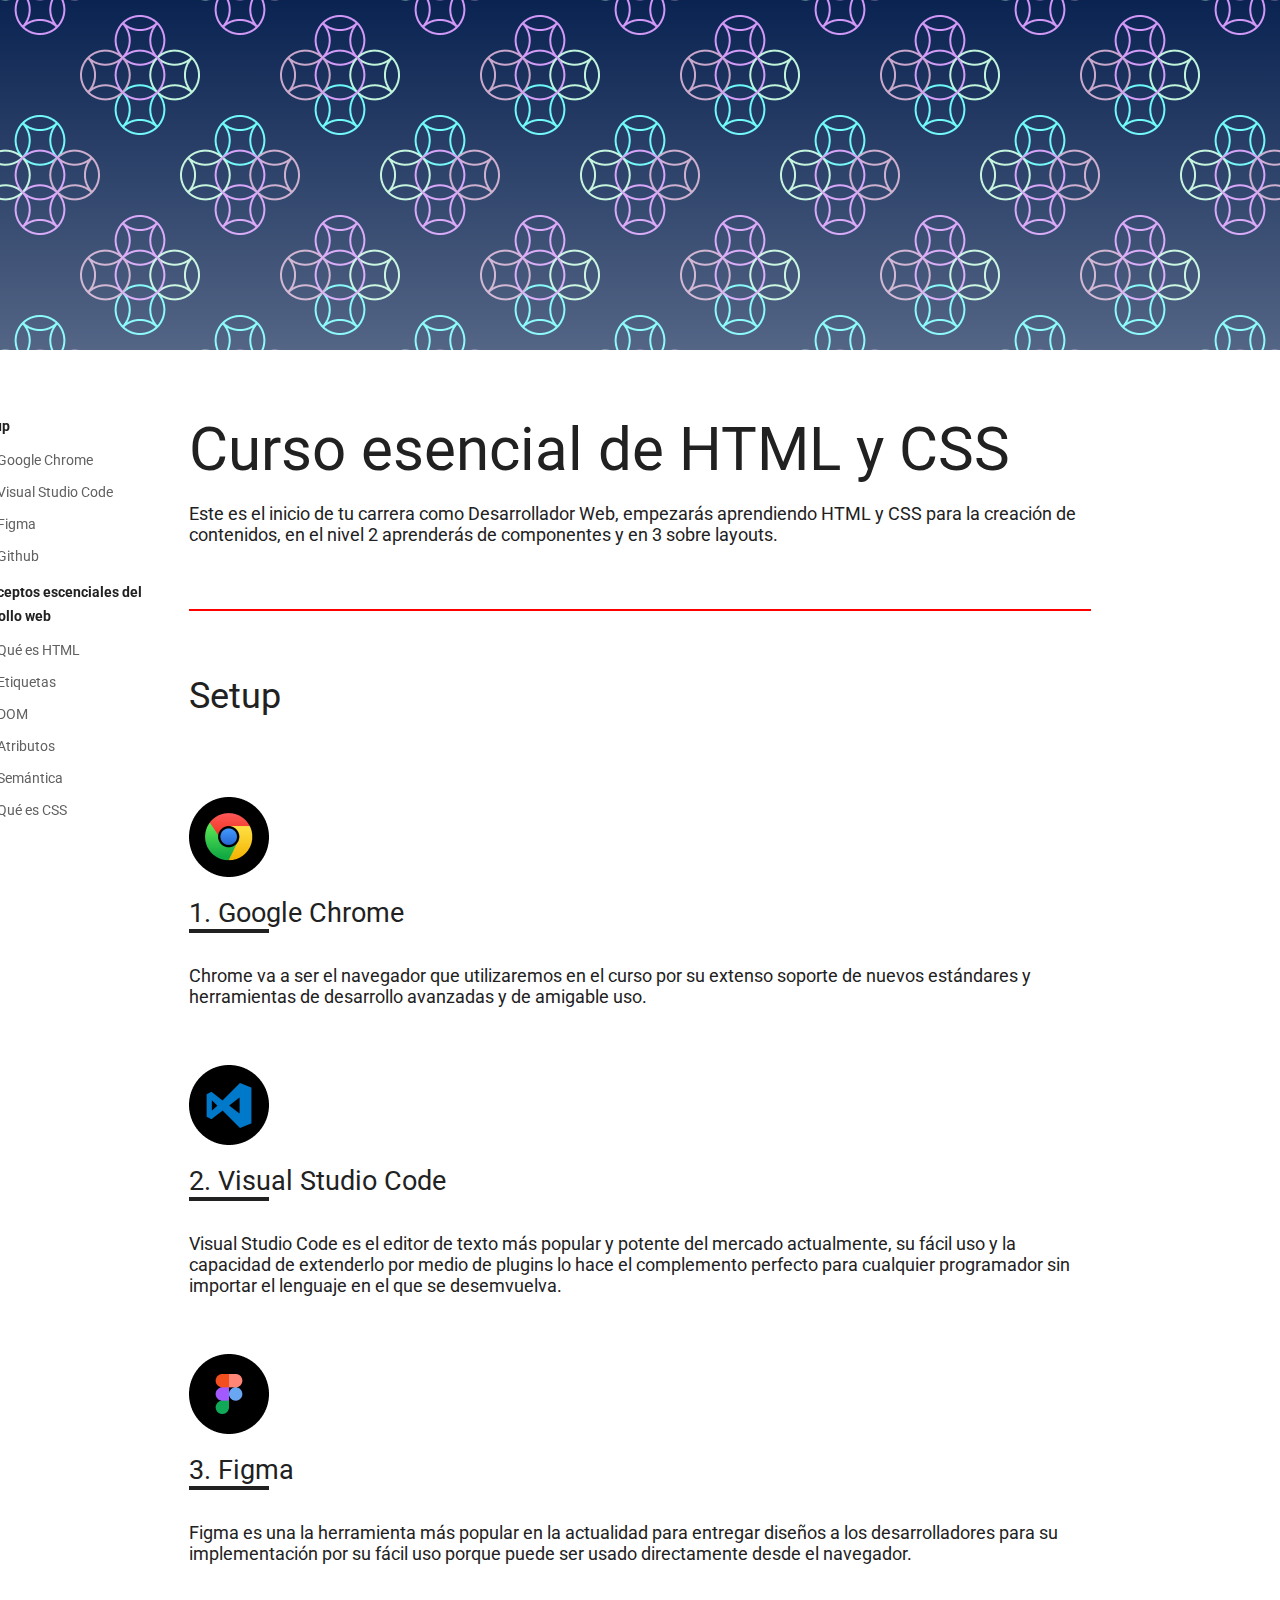
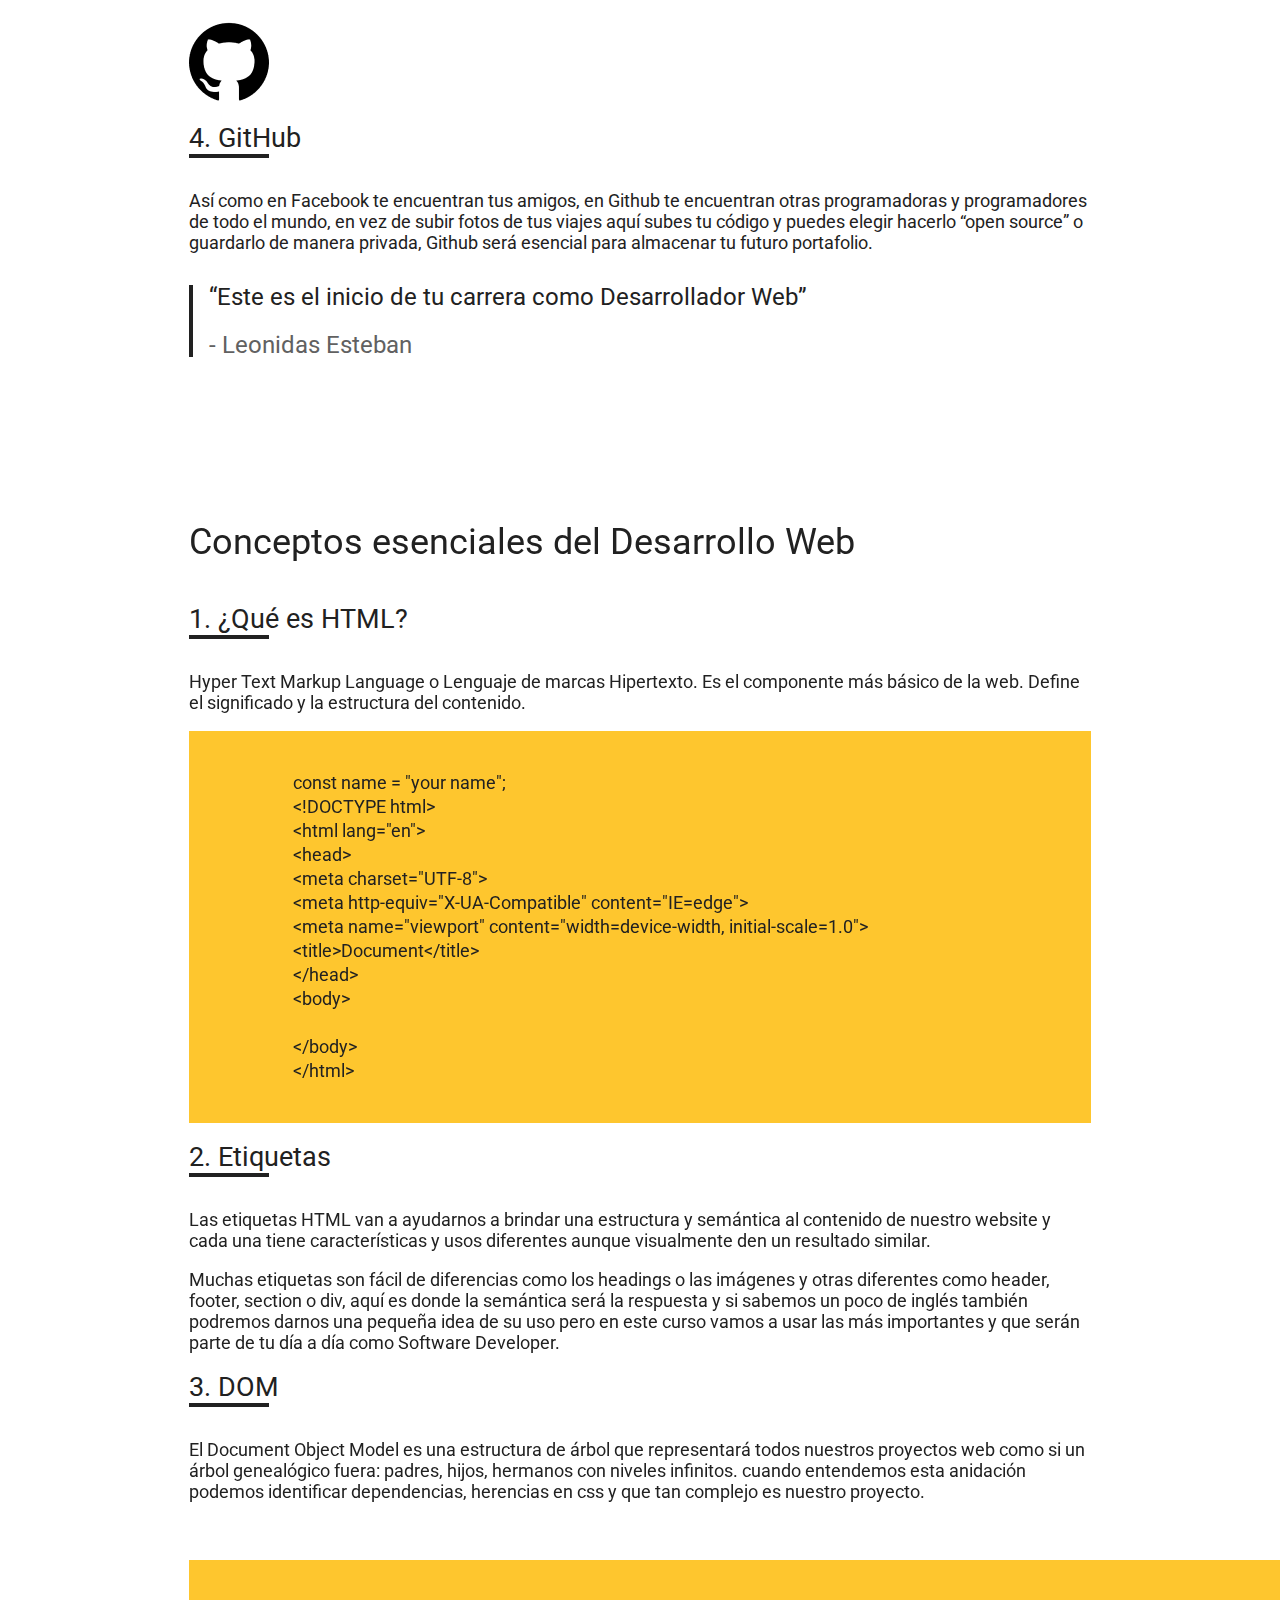
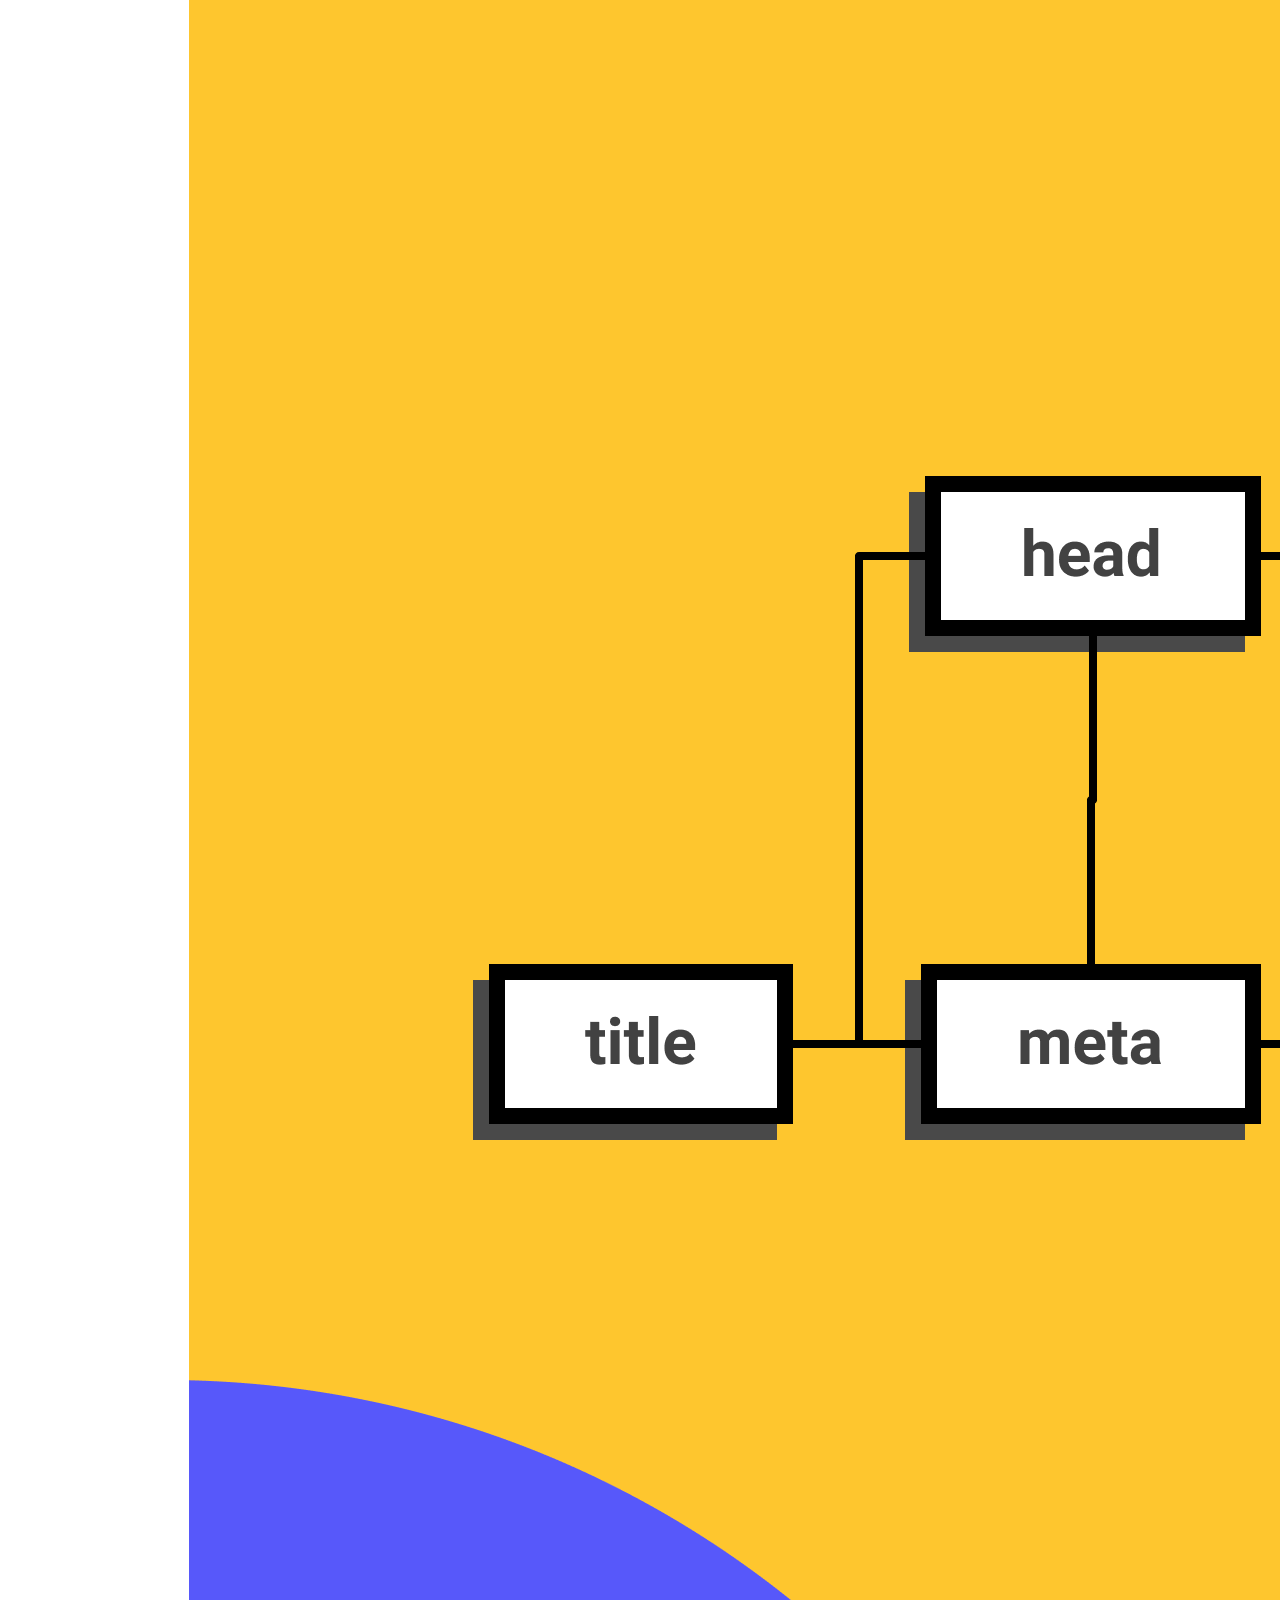
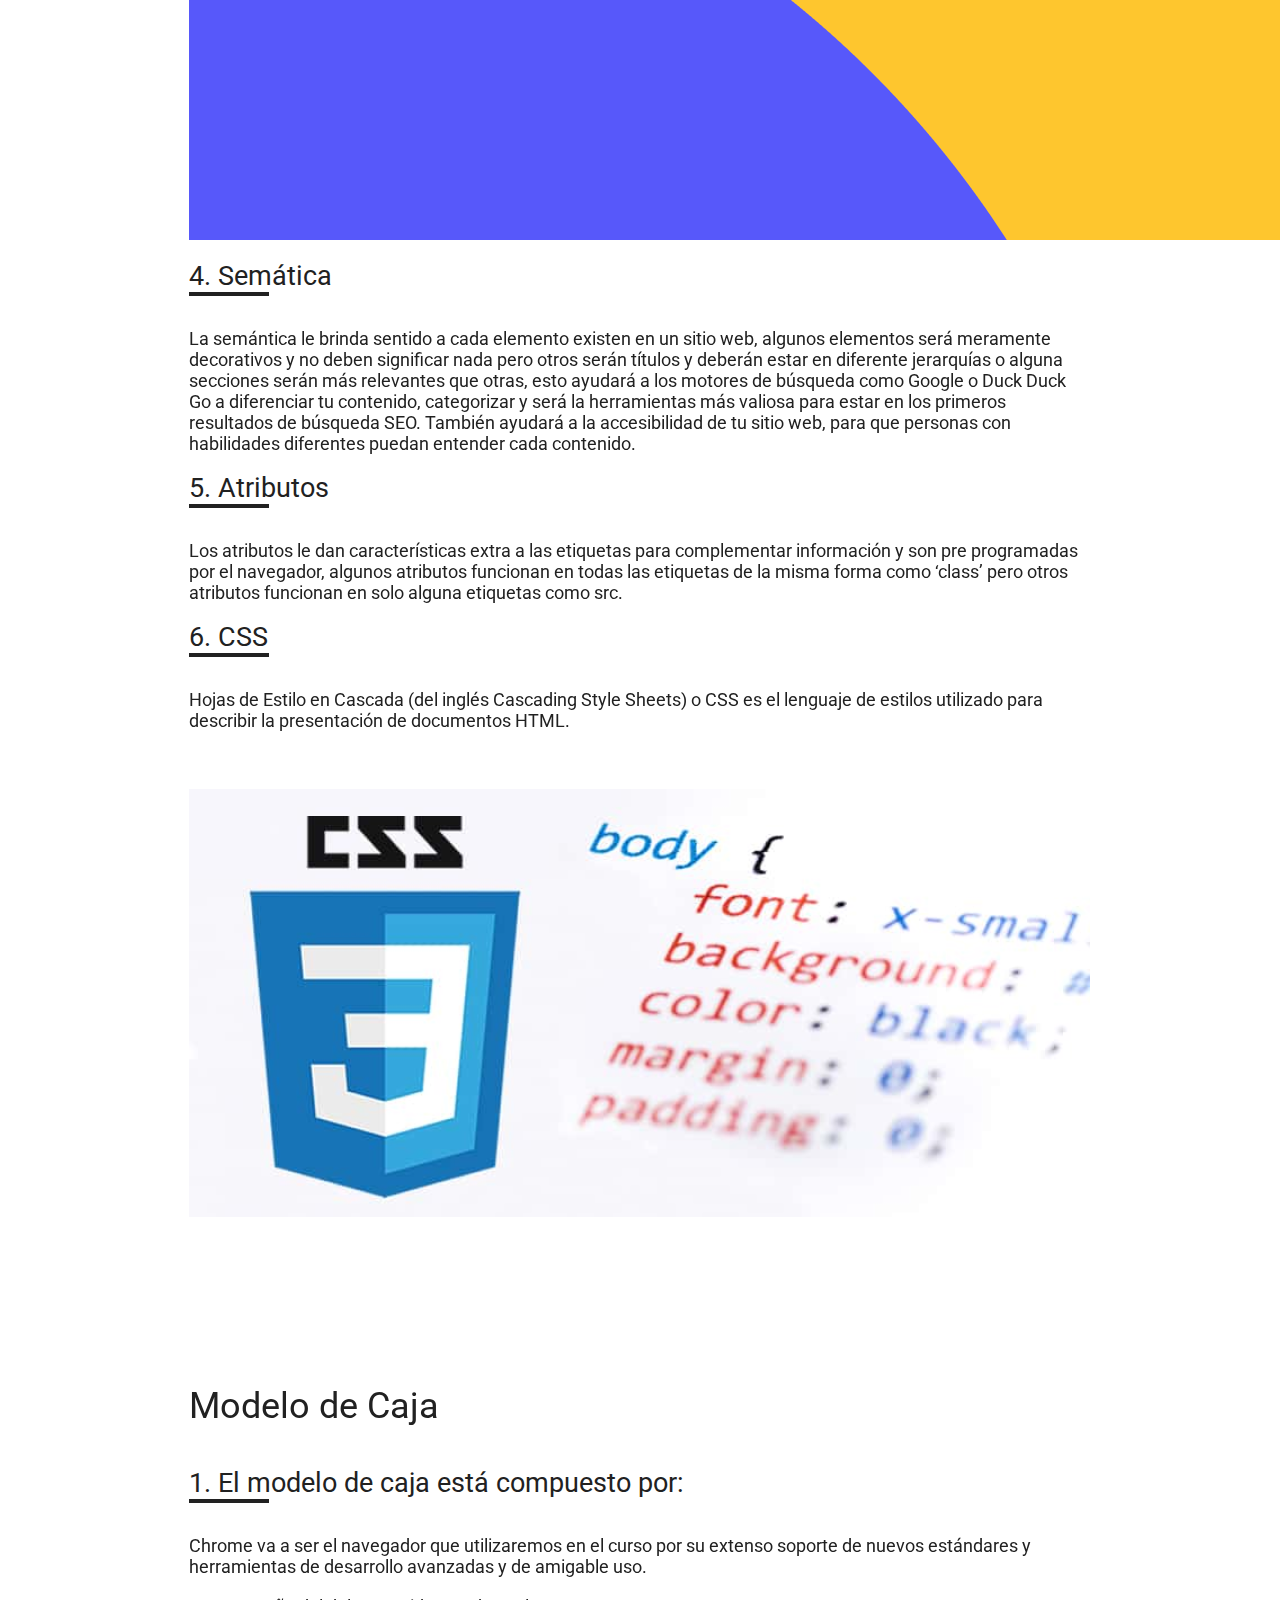
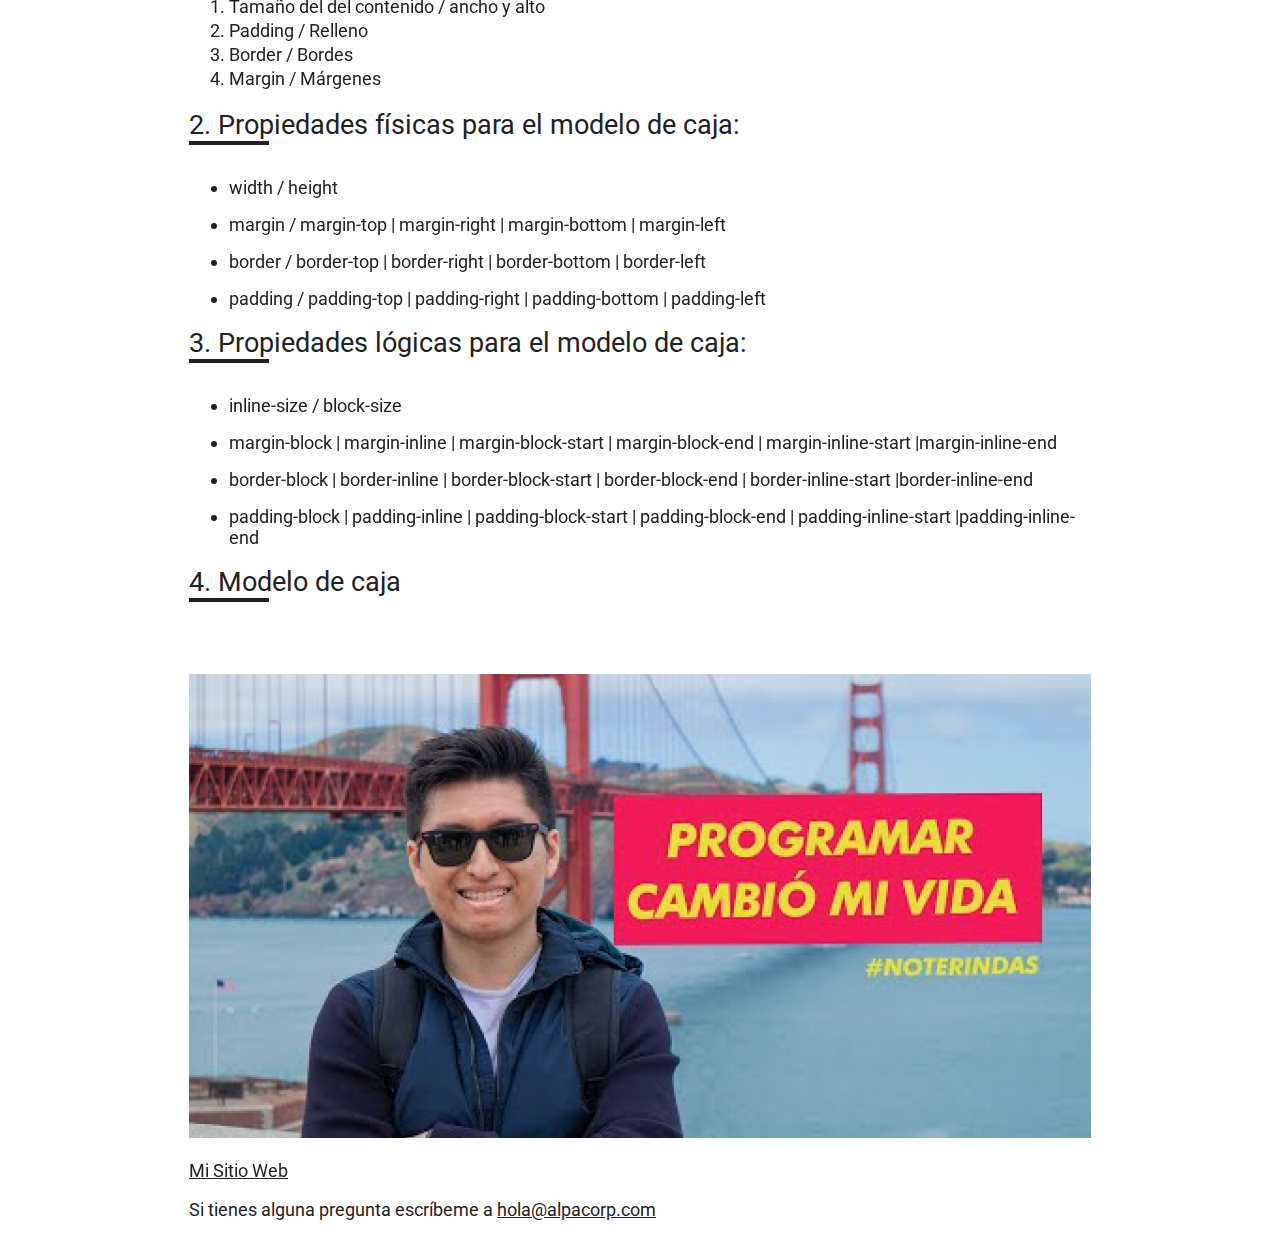
==== commit 330c81b2: "[UPDATE] new styles and functionalities" ====
--- a/index.html
+++ b/index.html
@@ -1,252 +1,196 @@
 <!DOCTYPE html>
 <html lang="es">
 
-<head>
-    <meta charset="UTF-8">
-    <meta http-equiv="X-UA-Compatible" content="IE=edge">
-    <meta name="viewport" content="width=device-width, initial-scale=1.0">
-    <link rel="stylesheet" href="./css/styles-physical.css">
-    <link rel="preconnect" href="https://fonts.gstatic.com">
-    <link href="https://fonts.googleapis.com/css2?family=Roboto:ital,wght@0,400;0,700;1,400;1,700&display=swap" rel="stylesheet">
-    <title>El Blog de Alpacorp</title>
-</head>
+    <head>
+        <meta charset="UTF-8">
+        <meta http-equiv="X-UA-Compatible" content="IE=edge">
+        <meta name="viewport" content="width=device-width, initial-scale=1.0">
+        <link rel="stylesheet" href="./css/styles-physical.css">
+        <link rel="preconnect" href="https://fonts.gstatic.com">
+        <link href="https://fonts.googleapis.com/css2?family=Roboto:ital,wght@0,400;0,700;1,400;1,700&display=swap" rel="stylesheet">
+        <title>El Blog de Alpacorp</title>
+    </head>
 
-<body>
-    <div class="hero"></div>
-    <header>
-        <nav>
-            <details open>
-                <summary>
-                    Setup
-                </summary>
-                <ol>
-                    <li>
-                        <a href="#google-chrome">
+    <body>
+        <div class="hero"></div>
+        <div class="header">
+            <div class="wrapper">
+                <div class="header-content">
+                    <header>
+                        <nav>
+                            <details open>
+                                <summary>
+                                    Setup
+                                </summary>
+                                <ol>
+                                    <li><a href="#googlechrome">Google Chrome</a></li>
+                                    <li><a href="#vsc">Visual Studio Code</a></li>
+                                    <li><a href="#figma">Figma</a></li>
+                                    <li><a href="#github">Github</a></li>
+                                </ol>
+                            </details>
+                            <details open>
+                                <summary>
+                                    Conceptos escenciales del desarrollo web
+                                </summary>
+                                <ol>
+                                    <li><a href="#html">Qué es HTML</a></li>
+                                    <li><a href="#etiquetas">Etiquetas</a></li>
+                                    <li><a href="#dom">DOM</a></li>
+                                    <li><a href="#atributos">Atributos</a></li>
+                                    <li><a href="#semantica">Semántica</a></li>
+                                    <li><a href="#css">Qué es CSS</a></li>
+                                </ol>
+                            </details>
+                        </nav>
+                    </header>
+                </div>
+            </div>
+        </div>
+        <main class="main">
+            <div class="wrapper">
+                <div class="main-content">
+                    <h1 class="">
+                        Curso esencial de HTML y CSS
+                    </h1>
+                    <p>
+                        Este es el inicio de tu carrera como Desarrollador Web, empezarás aprendiendo HTML y CSS para la creación de contenidos, en el nivel 2 aprenderás de componentes y en 3 sobre layouts.
+                    </p>
+                    <hr>
+                    <section class="section-content">
+                        <h2>
+                            Setup
+                        </h2>
+                        <img src="./images/google-chrome.png" alt="Logo de Google Chrome" title="Logo del navegador Google Chrome">
+                        <h3 id="googlechrome">
                             Google Chrome
-                        </a>
-                    </li>
-                    <li>
-                        <a href="#vsc">
+                        </h3>
+                        <p>
+                            Chrome va a ser el navegador que utilizaremos en el curso por su extenso soporte de nuevos estándares y herramientas de desarrollo avanzadas y de amigable uso.
+                        </p>
+                        <img src="./images/visual-studio-code.png" alt="Logo del editor Visual Studio Code" title="Logo del editor Visual Studio Code">
+                        <h3 id="vsc">
                             Visual Studio Code
-                        </a>
-                    </li>
-                    <li>
-                        <a href="#figma">
+                        </h3>
+                        <p>
+                            Visual Studio Code es el editor de texto más popular y potente del mercado actualmente, su fácil uso y la capacidad de extenderlo por medio de plugins lo hace el complemento perfecto para cualquier programador sin importar el lenguaje en el que se desemvuelva.
+                        </p>
+                        <img src="./images/figma.png" alt="Logo de Figma" title="Logo de Figma">
+                        <h3 id="figma">
                             Figma
-                        </a>
-                    </li>
-                    <li>
-                        <a href="#github">
-                            Github
-                        </a>
-                    </li>
-                </ol>
-            </details>
-            <details open>
-                <summary>
-                    Conceptos escenciales del desarrollo web
-                </summary>
-                <ol>
-                    <li>
-                        <a href="#html">
-                            Qué es HTML
-                        </a>
-                    </li>
-                    <li>
-                        <a href="#etiquetas">
+                        </h3>
+                        <p>
+                            Figma es una la herramienta más popular en la actualidad para entregar diseños a los desarrolladores para su implementación por su fácil uso porque puede ser usado directamente desde el navegador.
+                        </p>
+                        <img src="./images/github.png" alt="Logo de GitHub" title="Logo de GitHub">
+                        <h3 id="github">
+                            GitHub
+                        </h3>
+                        <p>
+                            Así como en Facebook te encuentran tus amigos, en Github te encuentran otras programadoras y programadores de todo el mundo, en vez de subir fotos de tus viajes aquí subes tu código y puedes elegir hacerlo “open source” o guardarlo de manera privada, Github será esencial para almacenar tu futuro portafolio.
+                        </p>
+                        <blockquote>
+                            <p>
+                                “Este es el inicio de tu carrera como Desarrollador Web”
+                            </p>
+                            <p>
+                                <span>
+                                    Leonidas Esteban
+                                </span>
+                            </p>
+                        </blockquote>
+                    </section>
+                    <hr>
+                    <section class="section-content">
+                        <h2>
+                            Conceptos esenciales del Desarrollo Web
+                        </h2>
+                        <h3 id="html">
+                            ¿Qué es HTML?
+                        </h3>
+                        <p>
+                            Hyper Text Markup Language o Lenguaje de marcas Hipertexto. Es el componente más básico de la web. Define el significado y la estructura del contenido.
+                        </p>
+                        <pre>
+                const name = "your name";
+                &lt;!DOCTYPE html&gt;
+                &lt;html lang=&quot;en&quot;&gt;
+                &lt;head&gt;
+                &lt;meta charset=&quot;UTF-8&quot;&gt;
+                &lt;meta http-equiv=&quot;X-UA-Compatible&quot; content=&quot;IE=edge&quot;&gt;
+                &lt;meta name=&quot;viewport&quot; content=&quot;width=device-width, initial-scale=1.0&quot;&gt;
+                &lt;title&gt;Document&lt;/title&gt;
+                &lt;/head&gt;
+                &lt;body&gt;
+        
+                &lt;/body&gt;
+                &lt;/html&gt;</pre>
+                        <h3 id="etiquetas">
                             Etiquetas
-                        </a>
-                    </li>
-                    <li>
-                        <a href="#dom">
-                            DOM
-                        </a>
-                    </li>
-                    <li>
-                        <a href="#atributos">
-                            Atributos
-                        </a>
-                    </li>
-                    <li>
-                        <a href="#semantica">
-                            Semántica
-                        </a>
-                    </li>
-                    <li>
-                        <a href="#css">
-                            Qué es CSS
-                        </a>
-                    </li>
-                </ol>
-            </details>
-        </nav>
-    </header>
-    <main>
-        <h1>
-            Curso esencial de HTML y CSS
-        </h1>
-        <p>
-            Este es el inicio de tu carrera como Desarrollador Web, empezarás aprendiendo HTML y CSS para la creación de
-            contenidos, en el nivel 2 aprenderás de componentes y en 3 sobre layouts.
-        </p>
-        <hr>
-        <section class="section-content">
-        <h2>
-            Setup
-        </h2>
-        <img src="./images/google-chrome.png" alt="Logo de Google Chrome" title="Logo del navegador Google Chrome">
-        <h3 id="google-chrome">
-            Google Chrome
-        </h3>
-        <p>
-            Chrome va a ser el navegador que utilizaremos en el curso por su extenso soporte de nuevos estándares y
-            herramientas de desarrollo avanzadas y de amigable uso.
-        </p>
-        <img src="./images/visual-studio-code.png" alt="Logo del editor Visual Studio Code"
-            title="Logo del editor Visual Studio Code">
-        <h3 id="vsc">
-            Visual Studio Code
-        </h3>
-        <p>
-            Visual Studio Code es el editor de texto más popular y potente del mercado actualmente, su fácil uso y la
-            capacidad de extenderlo por medio de plugins lo hace el complemento perfecto para cualquier programador sin
-            importar el lenguaje en el que se desemvuelva.
-        </p>
-        <img src="./images/figma.png" alt="Logo de Figma" title="Logo de Figma">
-        <h3 id="figma">
-            Figma
-        </h3>
-        <p>
-            Figma es una la herramienta más popular en la actualidad para entregar diseños a los desarrolladores para su
-            implementación por su fácil uso porque puede ser usado directamente desde el navegador.
-        </p>
-        <img src="./images/github.png" alt="Logo de GitHub" title="Logo de GitHub">
-        <h3 id="github">
-            GitHub
-        </h3>
-        <p>
-            Así como en Facebook te encuentran tus amigos, en Github te encuentran otras programadoras y programadores de
-            todo el mundo, en vez de subir fotos de tus viajes aquí subes tu código y puedes elegir hacerlo “open source” o
-            guardarlo de manera privada, Github será esencial para almacenar tu futuro portafolio.
-        </p>
-        <blockquote>
-            <p>
-                “Este es el inicio de tu carrera como Desarrollador Web”
-            </p>
-            <p>
-                - Leonidas Esteban
-            </p>
-        </blockquote>
-    </section>
-    <hr>
-    <section class="section-content">
-        <h2>
-            Conceptos esenciales del Desarrollo Web
-        </h2>
-        <h3 id="html">
-            ¿Qué es HTML?
-        </h3>
-        <p>
-            Hyper Text Markup Language o Lenguaje de marcas Hipertexto. Es el componente más básico de la web. Define el
-            significado y la estructura del contenido.
-        </p>
-        <pre>
-        const name = "your name";
-        &lt;!DOCTYPE html&gt;
-        &lt;html lang=&quot;en&quot;&gt;
-        &lt;head&gt;
-        &lt;meta charset=&quot;UTF-8&quot;&gt;
-        &lt;meta http-equiv=&quot;X-UA-Compatible&quot; content=&quot;IE=edge&quot;&gt;
-        &lt;meta name=&quot;viewport&quot; content=&quot;width=device-width, initial-scale=1.0&quot;&gt;
-        &lt;title&gt;Document&lt;/title&gt;
-        &lt;/head&gt;
-        &lt;body&gt;    
-        &lt;/body&gt;
-        &lt;/html&gt;
-        </pre>
-        <h3 id="etiquetas">
-            Etiquetas
-        </h3>
-        <p>
-            Las etiquetas HTML van a ayudarnos a brindar una estructura y semántica al contenido de nuestro website y cada
-            una tiene características y usos diferentes aunque visualmente den un resultado similar.
-        </p>
-        <p>
-            Muchas etiquetas son fácil de diferencias como los headings o las imágenes y otras diferentes como header,
-            footer, section o div, aquí es donde la semántica será la respuesta y si sabemos un poco de inglés también
-            podremos darnos una pequeña idea de su uso pero en este curso vamos a usar las más importantes y que serán parte
-            de tu día a día como Software Developer.
-        </p>
-        <h3 id="dom">DOM</h3>
-        <p>
-            El Document Object Model es una estructura de árbol que representará todos nuestros proyectos web como si un
-            árbol genealógico fuera: padres, hijos, hermanos con niveles infinitos. cuando entendemos esta anidación podemos
-            identificar dependencias, herencias en css y que tan complejo es nuestro proyecto.
-        </p>
-        <img src="./images/dom.png" alt="Estructura de árbol que representa al Document Object Model">
-        <h3 id="semantica">Semática</h3>
-        <p>
-            La semántica le brinda sentido a cada elemento existen en un sitio web, algunos elementos será meramente
-            decorativos y no deben significar nada pero otros serán títulos y deberán estar en diferente jerarquías o alguna
-            secciones serán más relevantes que otras, esto ayudará a los motores de búsqueda como Google o Duck Duck Go a
-            diferenciar tu contenido, categorizar y será la herramientas más valiosa para estar en los primeros resultados
-            de búsqueda SEO. También ayudará a la accesibilidad de tu sitio web, para que personas con habilidades
-            diferentes puedan entender cada contenido.
-        </p>
-        <h3 id="atributos">Atributos</h3>
-        <p>
-            Los atributos le dan características extra a las etiquetas para complementar información y son pre programadas
-            por el navegador, algunos atributos funcionan en todas las etiquetas de la misma forma como ‘class’ pero otros
-            atributos funcionan en solo alguna etiquetas como src.
-        </p>
-        <h3 id="css">CSS</h3>
-        <p>
-            Hojas de Estilo en Cascada (del inglés Cascading Style Sheets) o CSS es el lenguaje de estilos utilizado para
-            describir la presentación de documentos HTML.
-        </p>
-        <img src="./images/css.png" alt="Logo de CSS3">
-    </section>
-    <section class="section-content">
-        <h2>Modelo de Caja</h2>
-        <h3>El modelo de caja está compuesto por:</h3>
-        <p>
-            Chrome va a ser el navegador que utilizaremos en el curso por su extenso soporte de nuevos estándares y
-            herramientas de desarrollo avanzadas y de amigable uso.
-        </p>
-        <ol>
-            <li>Tamaño del del contenido / ancho y alto</li>
-            <li>Padding / Relleno</li>
-            <li>Border / Bordes</li>
-            <li>Margin / Márgenes</li>
-        </ol>
-        <h3>Propiedades físicas para el modelo de caja:</h3>
-        <ul>
-            <li>width / height</li>
-            <li>margin / margin-top | margin-right | margin-bottom | margin-left</li>
-            <li>border / border-top | border-right | border-bottom | border-left</li>
-            <li>padding / padding-top | padding-right | padding-bottom | padding-left</li>
-        </ul>
-        <h3>Propiedades lógicas para el modelo de caja:</h3>
-        <ul>
-            <li>inline-size / block-size</li>
-            <li>margin-block | margin-inline | margin-block-start | margin-block-end | margin-inline-start |
-                margin-inline-end</li>
-            <li>border-block | border-inline | border-block-start | border-block-end | border-inline-start |
-                border-inline-end</li>
-            <li>padding-block | padding-inline | padding-block-start | padding-block-end | padding-inline-start |
-                padding-inline-end</li>
-        </ul>
-        <h3>Modelo de caja</h3>
-        <img src="./images/modelo-caja.png" alt="Representación gráfica del modelo de caja">
-        <p>
-            <a href="https://www.alpacorp.net" target="_blank">Mi Sitio Web</a>
-        </p>
-    </section>
-        <p>
-            Si tienes alguna pregunta escríbeme a
-            <a href="mailto:hola@alpacorp.com" target="_blank">hola@alpacorp.com</a>
-        </p>
-    </main>
-</body>
-
-</html>+                        </h3>
+                        <p>
+                            Las etiquetas HTML van a ayudarnos a brindar una estructura y semántica al contenido de nuestro website y cada una tiene características y usos diferentes aunque visualmente den un resultado similar.
+                        </p>
+                        <p>
+                            Muchas etiquetas son fácil de diferencias como los headings o las imágenes y otras diferentes como header, footer, section o div, aquí es donde la semántica será la respuesta y si sabemos un poco de inglés también podremos darnos una pequeña idea de su uso pero en este curso vamos a usar las más importantes y que serán parte de tu día a día como Software Developer.
+                        </p>
+                        <h3 id="dom">DOM</h3>
+                        <p>
+                            El Document Object Model es una estructura de árbol que representará todos nuestros proyectos web como si un árbol genealógico fuera: padres, hijos, hermanos con niveles infinitos. cuando entendemos esta anidación podemos identificar dependencias, herencias en css y que tan complejo es nuestro proyecto.
+                        </p>
+                        <img src="./images/dom.png" alt="Estructura de árbol que representa al Document Object Model">
+                        <h3 id="semantica">Semática</h3>
+                        <p>
+                            La semántica le brinda sentido a cada elemento existen en un sitio web, algunos elementos será meramente decorativos y no deben significar nada pero otros serán títulos y deberán estar en diferente jerarquías o alguna secciones serán más relevantes que otras, esto ayudará a los motores de búsqueda como Google o Duck Duck Go a diferenciar tu contenido, categorizar y será la herramientas más valiosa para estar en los primeros resultados de búsqueda SEO. También ayudará a la accesibilidad de tu sitio web, para que personas con habilidades diferentes puedan entender cada contenido.
+                        </p>
+                        <h3 id="atributos">Atributos</h3>
+                        <p>
+                            Los atributos le dan características extra a las etiquetas para complementar información y son pre programadas por el navegador, algunos atributos funcionan en todas las etiquetas de la misma forma como ‘class’ pero otros atributos funcionan en solo alguna etiquetas como src.
+                        </p>
+                        <h3 id="css">CSS</h3>
+                        <p>
+                            Hojas de Estilo en Cascada (del inglés Cascading Style Sheets) o CSS es el lenguaje de estilos utilizado para describir la presentación de documentos HTML.
+                        </p>
+                        <img src="./images/css.png" alt="Logo de CSS3">
+                    </section>
+                    <section class="section-content">
+                        <h2>Modelo de Caja</h2>
+                        <h3>El modelo de caja está compuesto por:</h3>
+                        <p>
+                            Chrome va a ser el navegador que utilizaremos en el curso por su extenso soporte de nuevos estándares y herramientas de desarrollo avanzadas y de amigable uso.
+                        </p>
+                        <ol>
+                            <li>Tamaño del del contenido / ancho y alto</li>
+                            <li>Padding / Relleno</li>
+                            <li>Border / Bordes</li>
+                            <li>Margin / Márgenes</li>
+                        </ol>
+                        <h3>Propiedades físicas para el modelo de caja:</h3>
+                        <ul>
+                            <li>width / height</li>
+                            <li>margin / margin-top | margin-right | margin-bottom | margin-left</li>
+                            <li>border / border-top | border-right | border-bottom | border-left</li>
+                            <li>padding / padding-top | padding-right | padding-bottom | padding-left</li>
+                        </ul>
+                        <h3>Propiedades lógicas para el modelo de caja:</h3>
+                        <ul>
+                            <li>inline-size / block-size</li>
+                            <li>margin-block | margin-inline | margin-block-start | margin-block-end | margin-inline-start |margin-inline-end</li>
+                            <li>border-block | border-inline | border-block-start | border-block-end | border-inline-start |border-inline-end</li>
+                            <li>padding-block | padding-inline | padding-block-start | padding-block-end | padding-inline-start |padding-inline-end</li>
+                        </ul>
+                        <h3>Modelo de caja</h3>
+                        <img src="./images/modelo-caja.png" alt="Representación gráfica del modelo de caja">
+                        <p>
+                            <a href="https://www.alpacorp.net" target="_blank">Mi Sitio Web</a>
+                        </p>
+                    </section>
+                    <p>
+                        Si tienes alguna pregunta escríbeme a
+                        <a href="mailto:hola@alpacorp.com" target="_blank">hola@alpacorp.com</a>
+                    </p>
+                </div>
+            </div>
+        </main>
+    </body>
+</html>
--- a/css/styles-physical.css
+++ b/css/styles-physical.css
@@ -33,6 +33,10 @@
     --gray10: #616161;
 }
 
+html {
+    scroll-behavior: smooth;
+}
+
 body {
     color: var(--gray30);
     font-family: 'Roboto', sans-serif;
@@ -41,6 +45,22 @@
     font-family: charter; */
 }
 
+.main {
+    /* background-image: linear-gradient(to top, rgba(255, 255, 255, .3), transparent), url('../images/patron.png'); */
+    position: relative;
+}
+
+.wrapper {
+    width: 902px;
+    margin: auto;
+}
+
+.main-content {
+    /* background: blue; */
+    /* padding: 20px; */
+    background: white;
+}
+
 a {
     color: var(--gray30);
 }
@@ -49,6 +69,28 @@
     /* --gray10: red; */
     font-size: 14px;
     color: var(--gray30);
+    /* position: relative; */
+    /* top left bottom right z-index */
+    /* top: 200px; */
+    position: absolute;
+    top: 64px;
+    /* z-index: 2; */
+    width: 188px;
+    left: -232px;
+}
+
+.header{
+    position: sticky;
+    z-index: 1;
+    top: 0;
+}
+
+.header-content {
+    position: relative;
+}
+
+header li {
+    margin-bottom: 16px;
 }
 
 header a {
@@ -62,6 +104,7 @@
 
 nav details summary {
     font-weight: bold;
+    line-height: 24px;
 }
 
 /* ol li:nth-child(3n) {
@@ -70,16 +113,28 @@
 
 h1 {
     font-size: 60px;
+    font-weight: 400;
     /* margin: 64px 10px 16px 10px; */
     margin-top: 64px;
     margin-bottom: 16px;
     /* font-size: 3.75em; */
+    /* border: 10px solid red;
+    width: 400px;
+    height: 400px;
+    padding: 40px; */
 }
 
 /* Selector de hermano directo o adyacente */
 
-h1 + p {
+/* h1 + p {
     margin-bottom: 64px;
+} */
+
+.debug {
+    outline: 1px solid red;
+    border: 1px solid red;
+    box-sizing: border-box;
+    box-shadow: 0 0 20px red;
 }
 
 hr {
@@ -104,14 +159,34 @@
     margin-top: 16px;
     margin-bottom: 24px;
     font-weight: normal;
+    /* width: 200px;
+    border: 1px solid red; */
+    position: sticky;
+    top: 0;
+    background: white;
 }
 
 pre {
     background: #fec62e;
+    padding: 40px;
+    font-family: 'Roboto';
+    line-height: 24px;
 }
 
 blockquote {
     margin: 32px 0;
+    font-size: 24px;
+    padding-left: 16px;
+    line-height: 24px;
+    border-left: 4px solid var(--gray30);
+}
+
+blockquote span {
+    color: var(--gray10);
+}
+
+blockquote span::before {
+    content: '-';
 }
 
 .hero{
@@ -124,6 +199,7 @@
 .section-content {
     counter-reset: titleList;
     margin-top: 164px;
+    position: relative;
 }
 
 .section-content:first-of-type {
@@ -148,15 +224,16 @@
 
 .section-content h3 {
     counter-increment: titleList;
+    padding-bottom: 8px;
 }
 
 .section-content h3::before{
-    content: counter(titleList, decimal);
+    content: counter(titleList, decimal) '. ';
 }
 
 .section-content h3::after{
     content: '';
-    width: 32px;
+    width: 80px;
     height: 4px;
     background: var(--gray30);
     display: block;
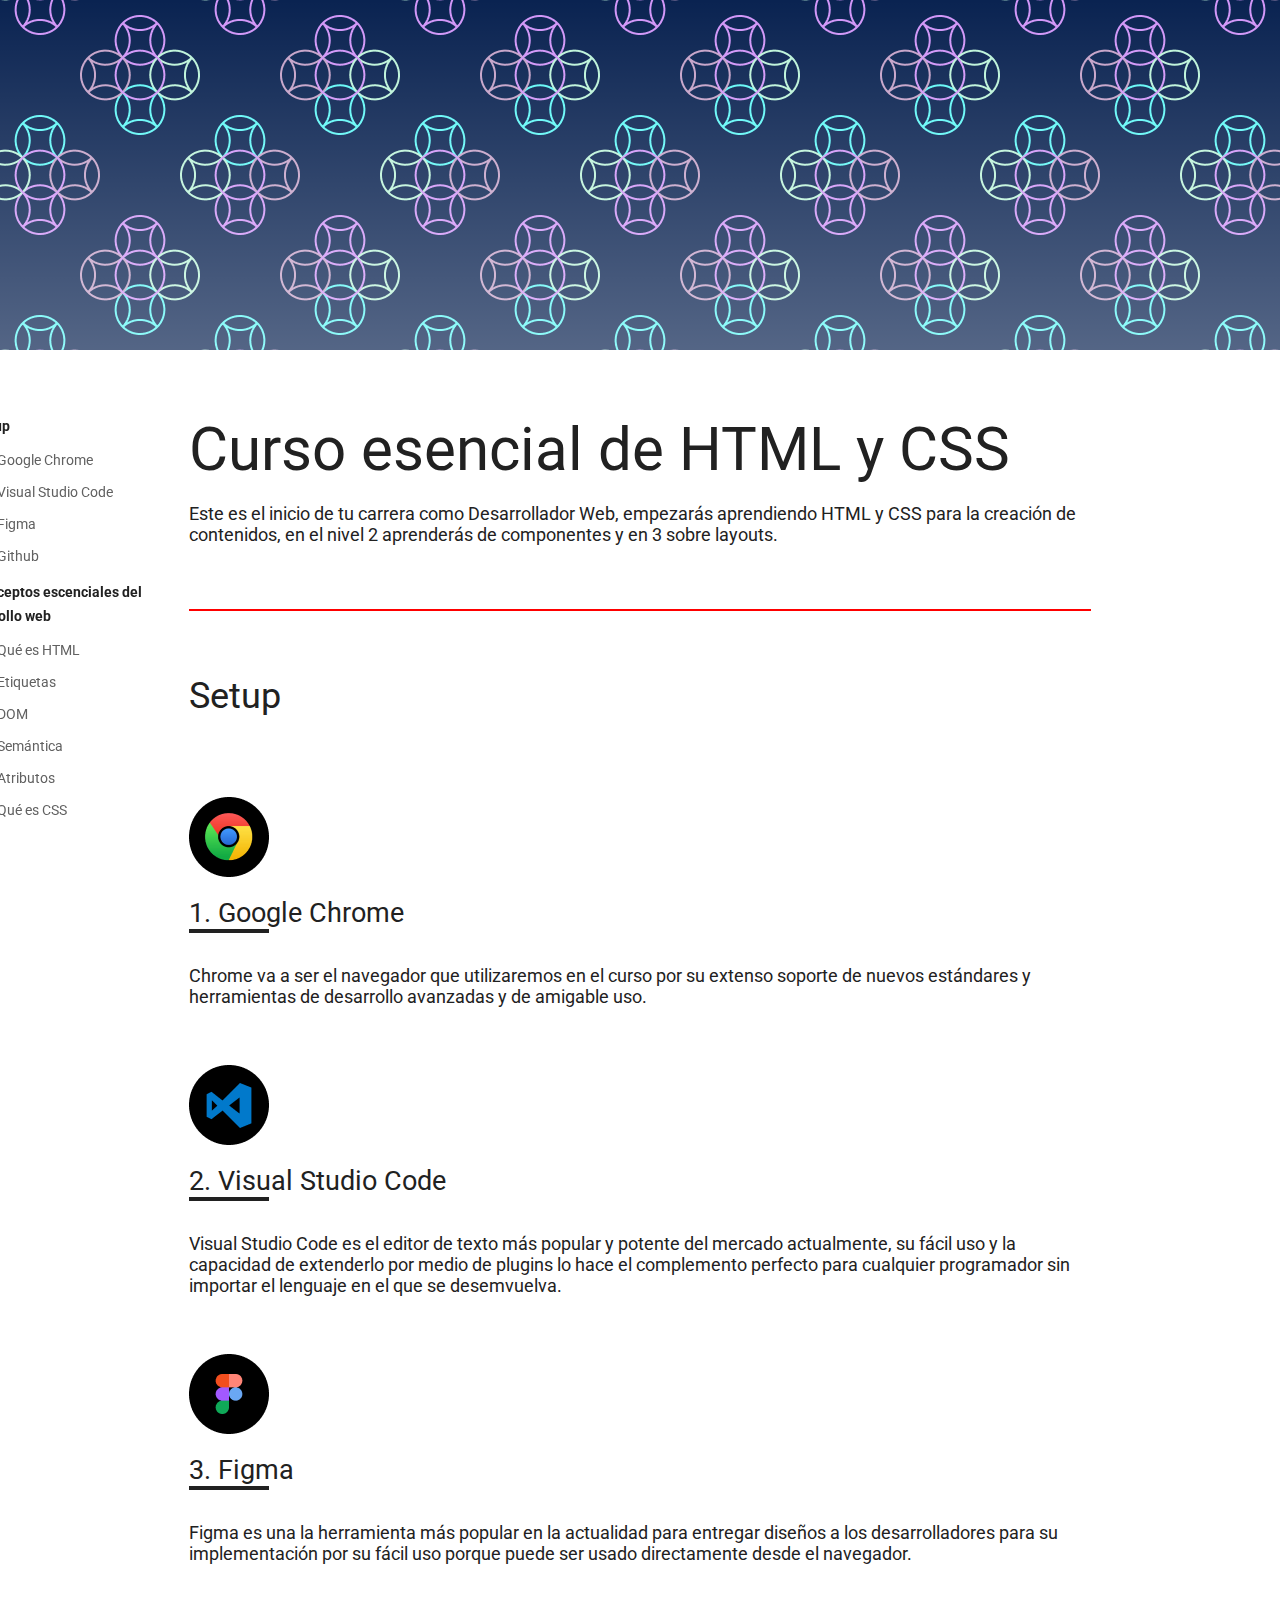
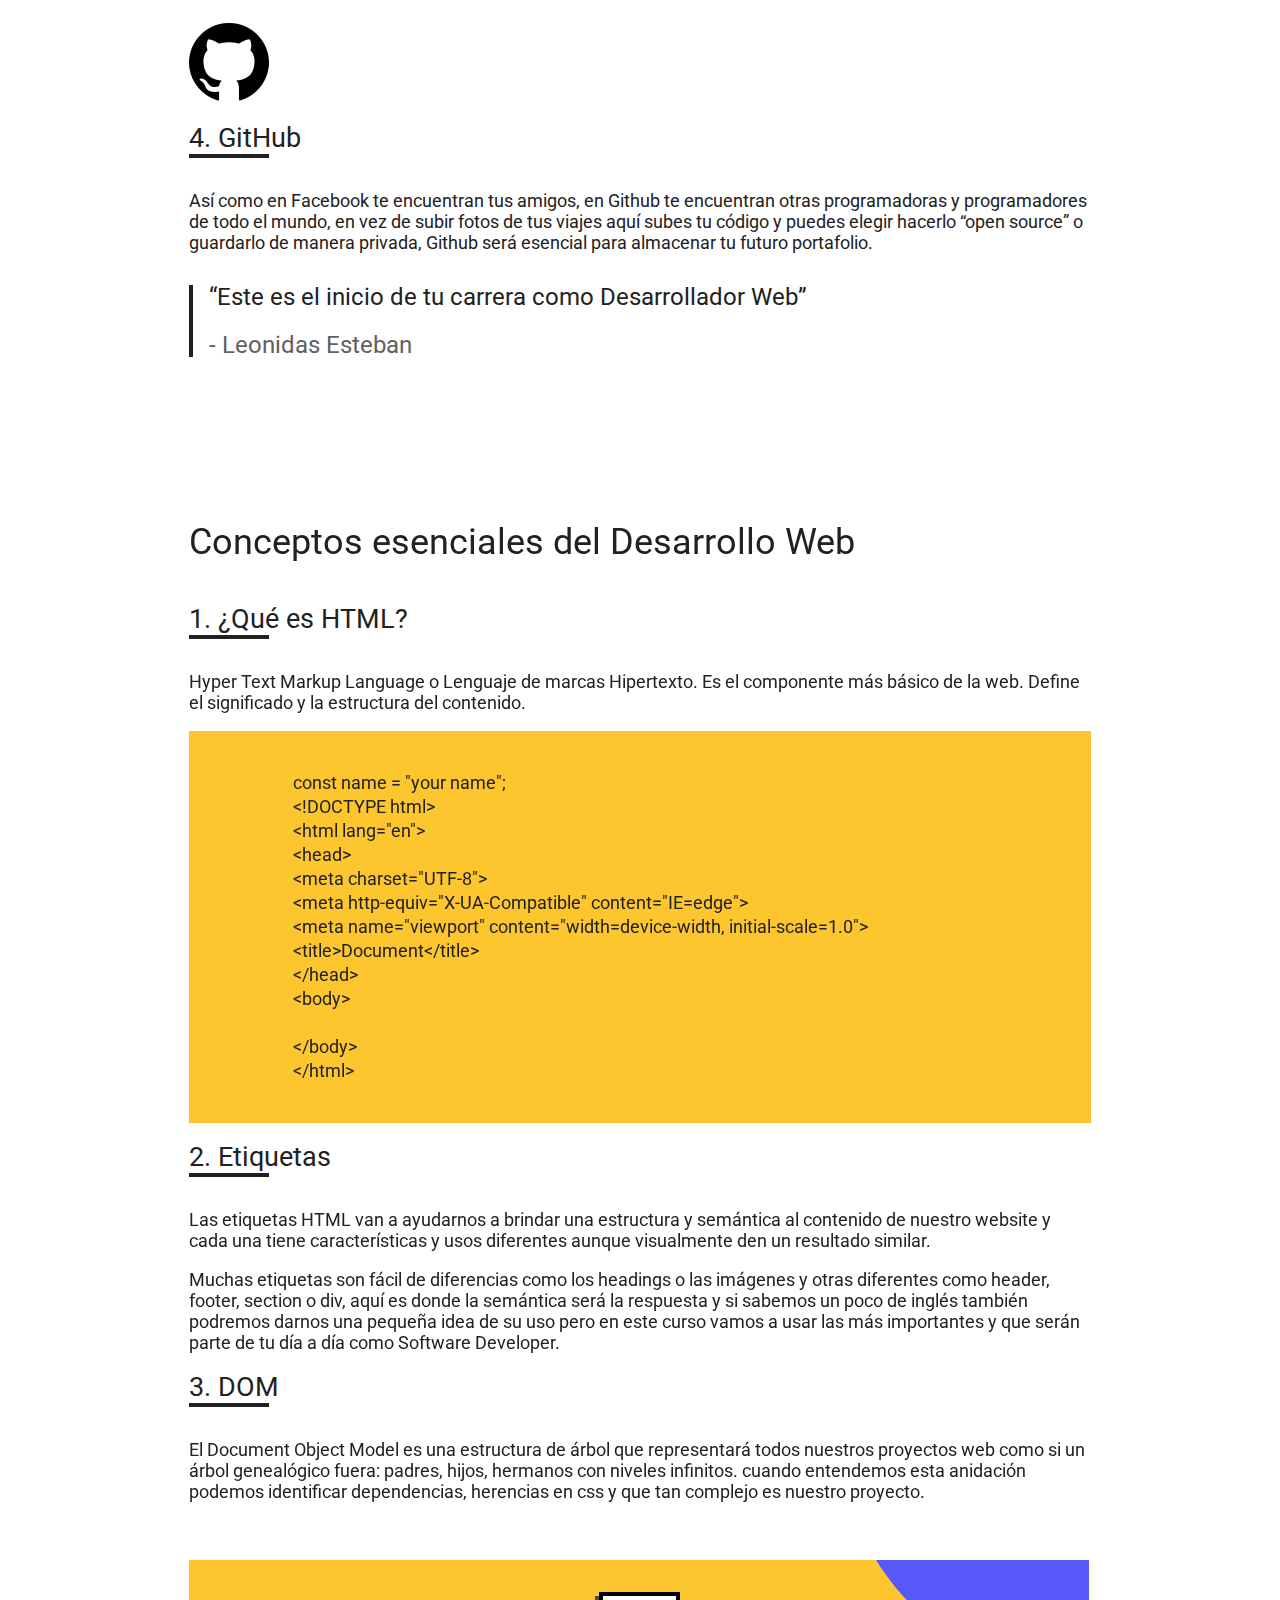
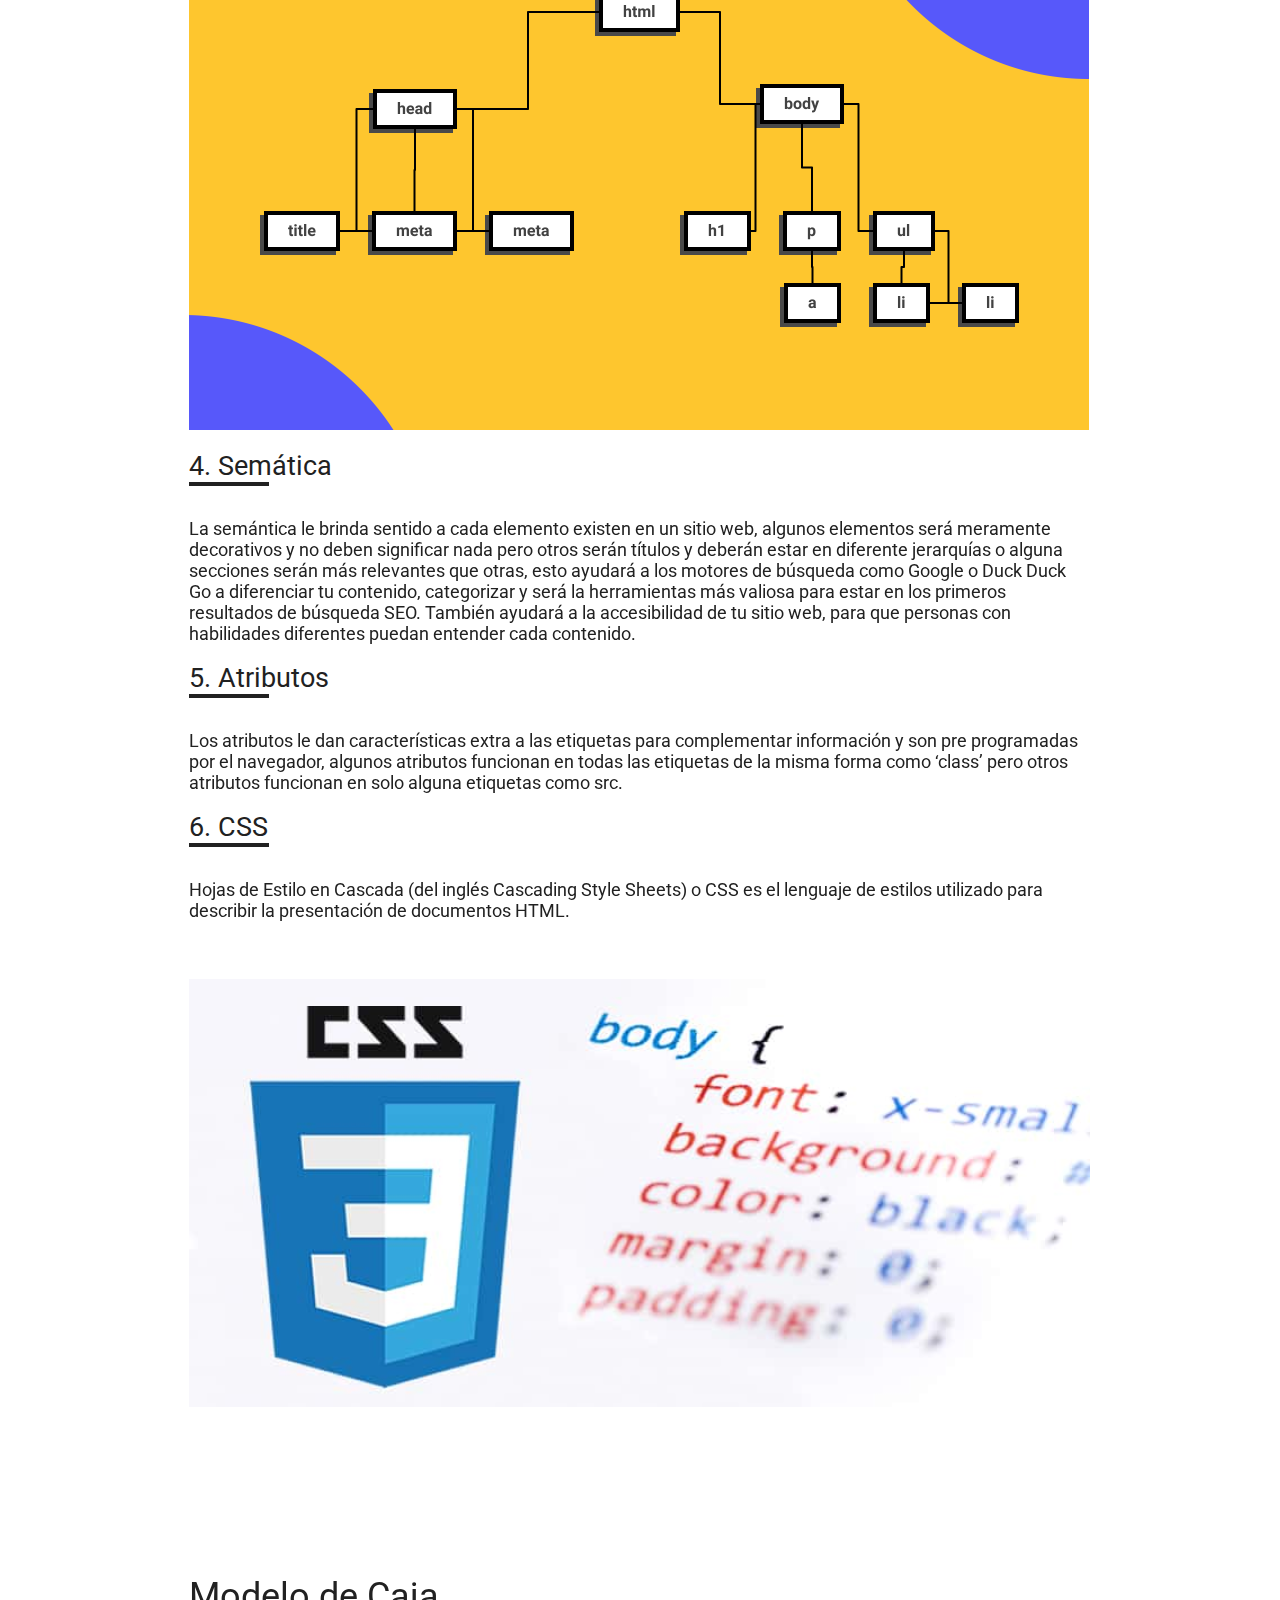
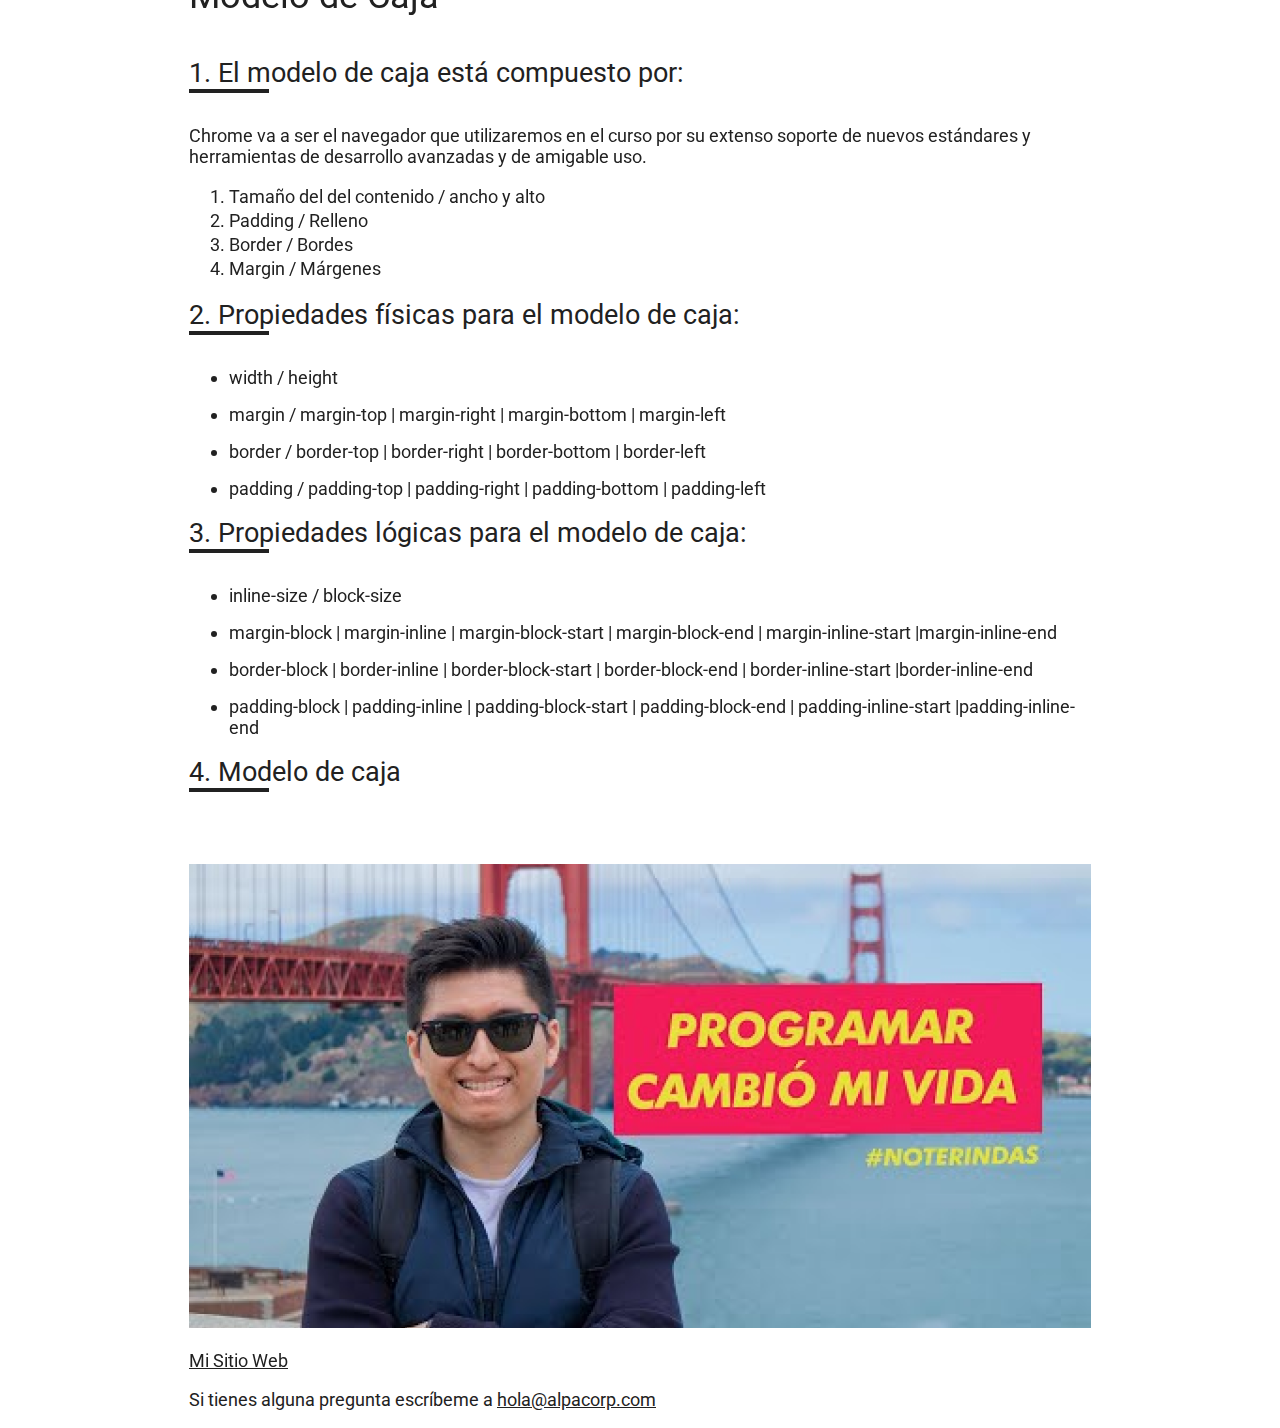
==== commit 599bbce6: "[UPDATE] updates" ====
--- a/index.html
+++ b/index.html
@@ -37,8 +37,8 @@
                                     <li><a href="#html">Qué es HTML</a></li>
                                     <li><a href="#etiquetas">Etiquetas</a></li>
                                     <li><a href="#dom">DOM</a></li>
+                                    <li><a href="#semantica">Semántica</a></li>
                                     <li><a href="#atributos">Atributos</a></li>
-                                    <li><a href="#semantica">Semántica</a></li>
                                     <li><a href="#css">Qué es CSS</a></li>
                                 </ol>
                             </details>
@@ -58,13 +58,9 @@
                     </p>
                     <hr>
                     <section class="section-content">
-                        <h2>
-                            Setup
-                        </h2>
+                        <h2>Setup</h2>
                         <img src="./images/google-chrome.png" alt="Logo de Google Chrome" title="Logo del navegador Google Chrome">
-                        <h3 id="googlechrome">
-                            Google Chrome
-                        </h3>
+                        <h3 id="googlechrome">Google Chrome</h3>
                         <p>
                             Chrome va a ser el navegador que utilizaremos en el curso por su extenso soporte de nuevos estándares y herramientas de desarrollo avanzadas y de amigable uso.
                         </p>
@@ -138,7 +134,7 @@
                         <p>
                             El Document Object Model es una estructura de árbol que representará todos nuestros proyectos web como si un árbol genealógico fuera: padres, hijos, hermanos con niveles infinitos. cuando entendemos esta anidación podemos identificar dependencias, herencias en css y que tan complejo es nuestro proyecto.
                         </p>
-                        <img src="./images/dom.png" alt="Estructura de árbol que representa al Document Object Model">
+                        <img src="./images/dom.png" class="dom" alt="Estructura de árbol que representa al Document Object Model">
                         <h3 id="semantica">Semática</h3>
                         <p>
                             La semántica le brinda sentido a cada elemento existen en un sitio web, algunos elementos será meramente decorativos y no deben significar nada pero otros serán títulos y deberán estar en diferente jerarquías o alguna secciones serán más relevantes que otras, esto ayudará a los motores de búsqueda como Google o Duck Duck Go a diferenciar tu contenido, categorizar y será la herramientas más valiosa para estar en los primeros resultados de búsqueda SEO. También ayudará a la accesibilidad de tu sitio web, para que personas con habilidades diferentes puedan entender cada contenido.
--- a/css/styles-physical.css
+++ b/css/styles-physical.css
@@ -41,13 +41,10 @@
     color: var(--gray30);
     font-family: 'Roboto', sans-serif;
     margin: 0;
-    /* font-family: Arial;
-    font-family: charter; */
 }
 
 .main {
-    /* background-image: linear-gradient(to top, rgba(255, 255, 255, .3), transparent), url('../images/patron.png'); */
-    position: relative;
+    /* position: relative; */
 }
 
 .wrapper {
@@ -222,6 +219,10 @@
     margin-top: 40px;
 }
 
+.dom {
+    width: 900px;
+}
+
 .section-content h3 {
     counter-increment: titleList;
     padding-bottom: 8px;
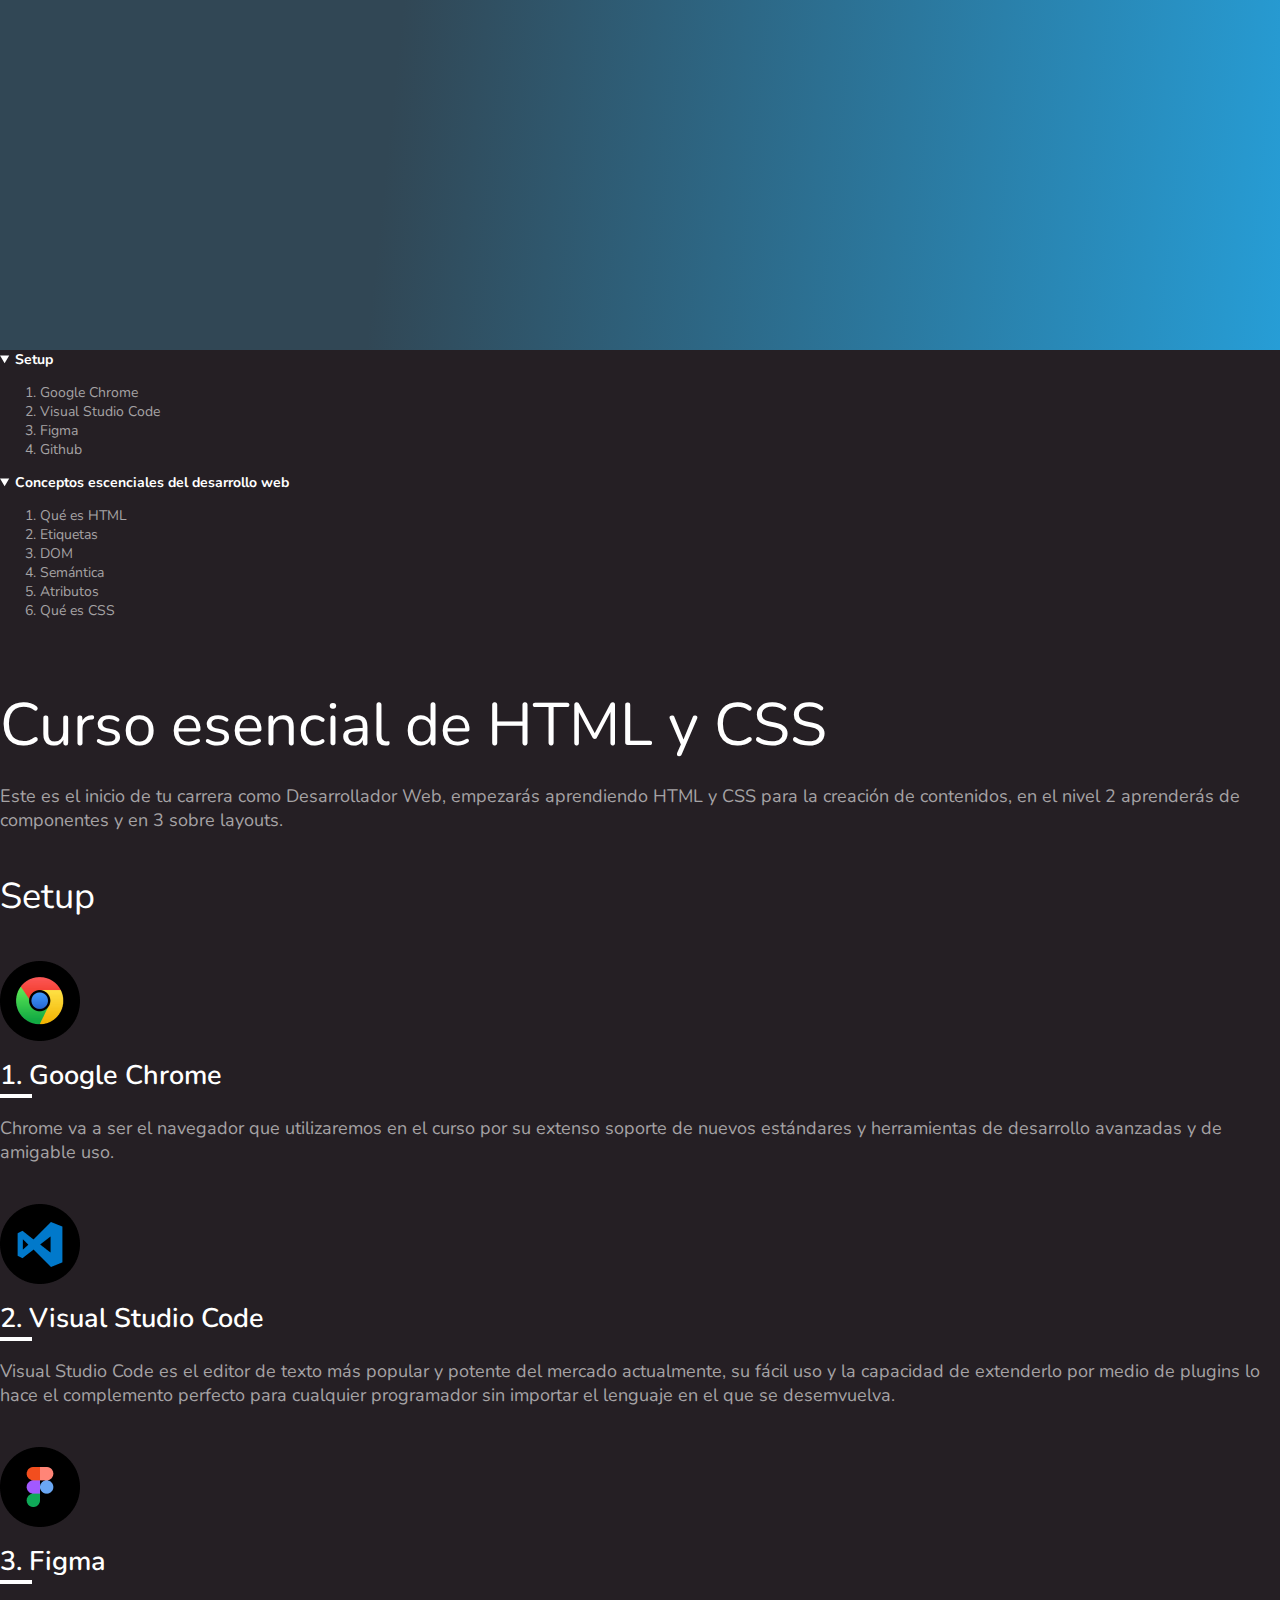
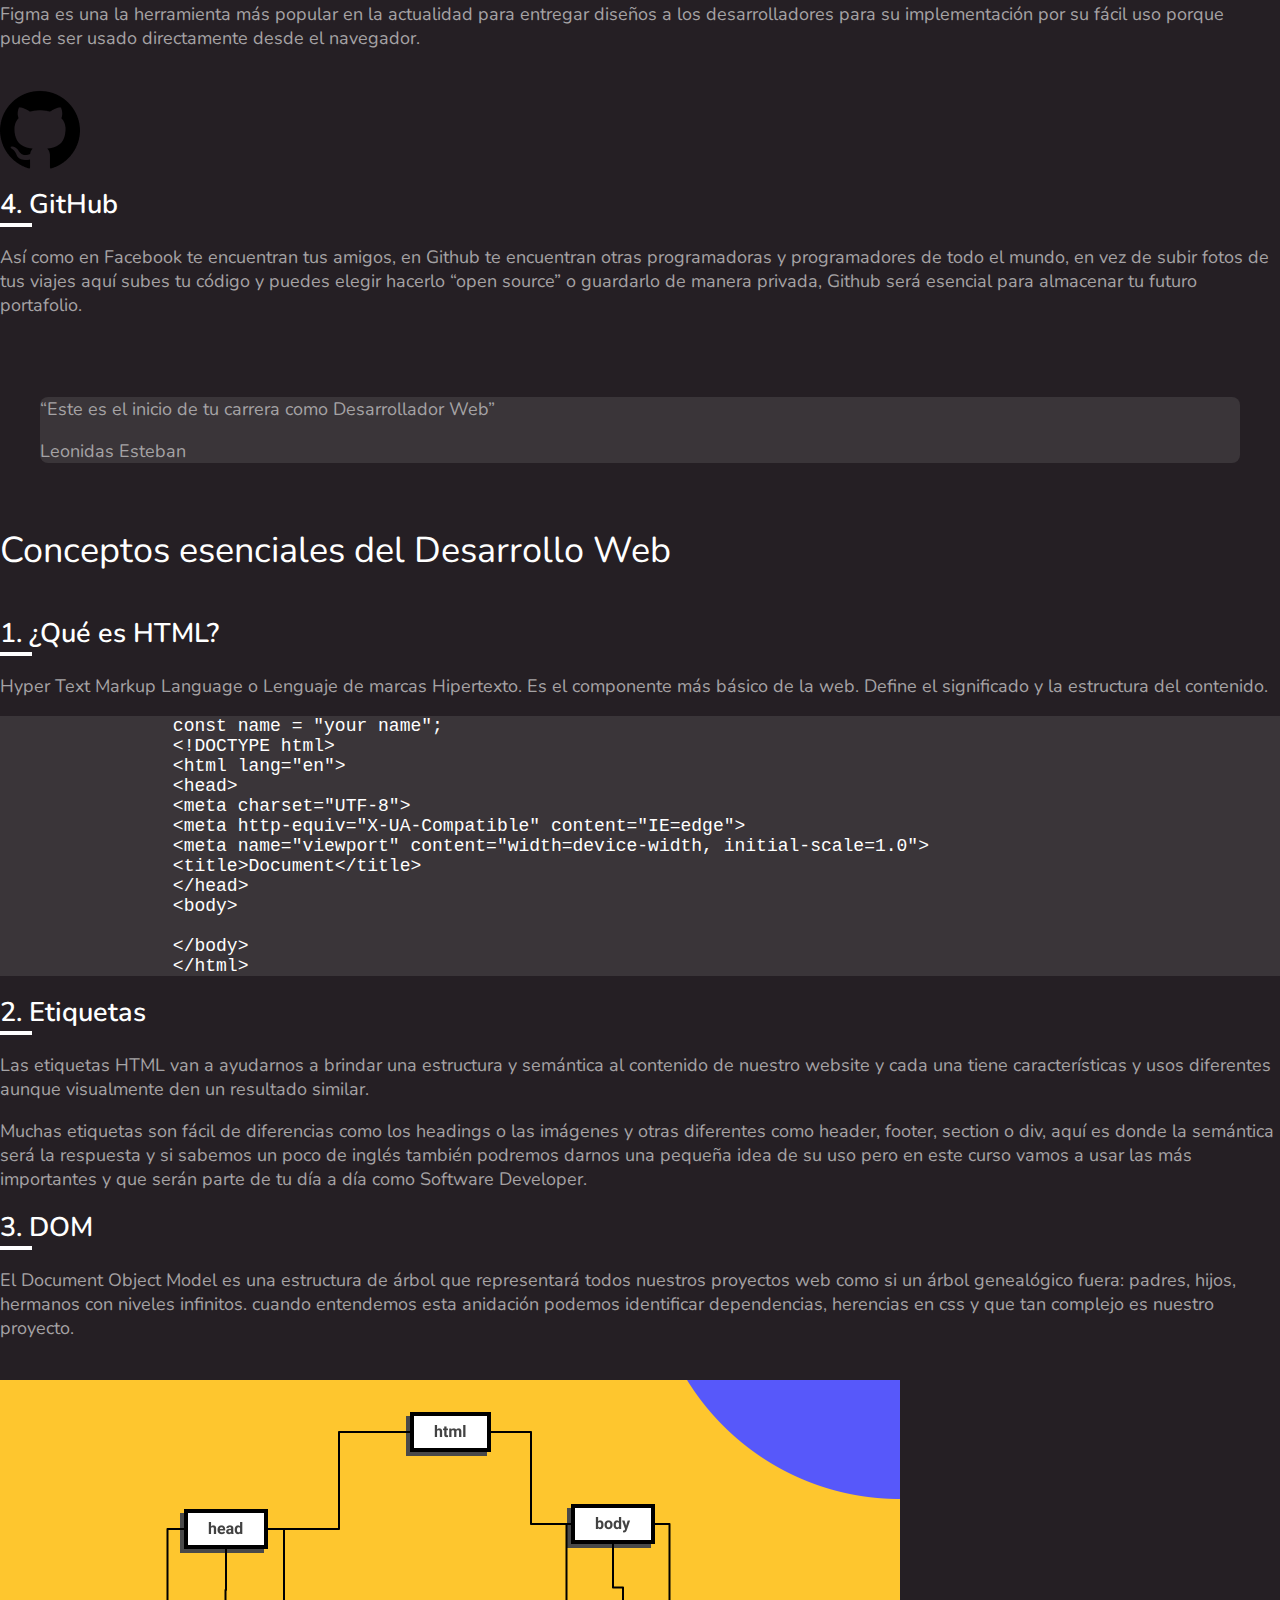
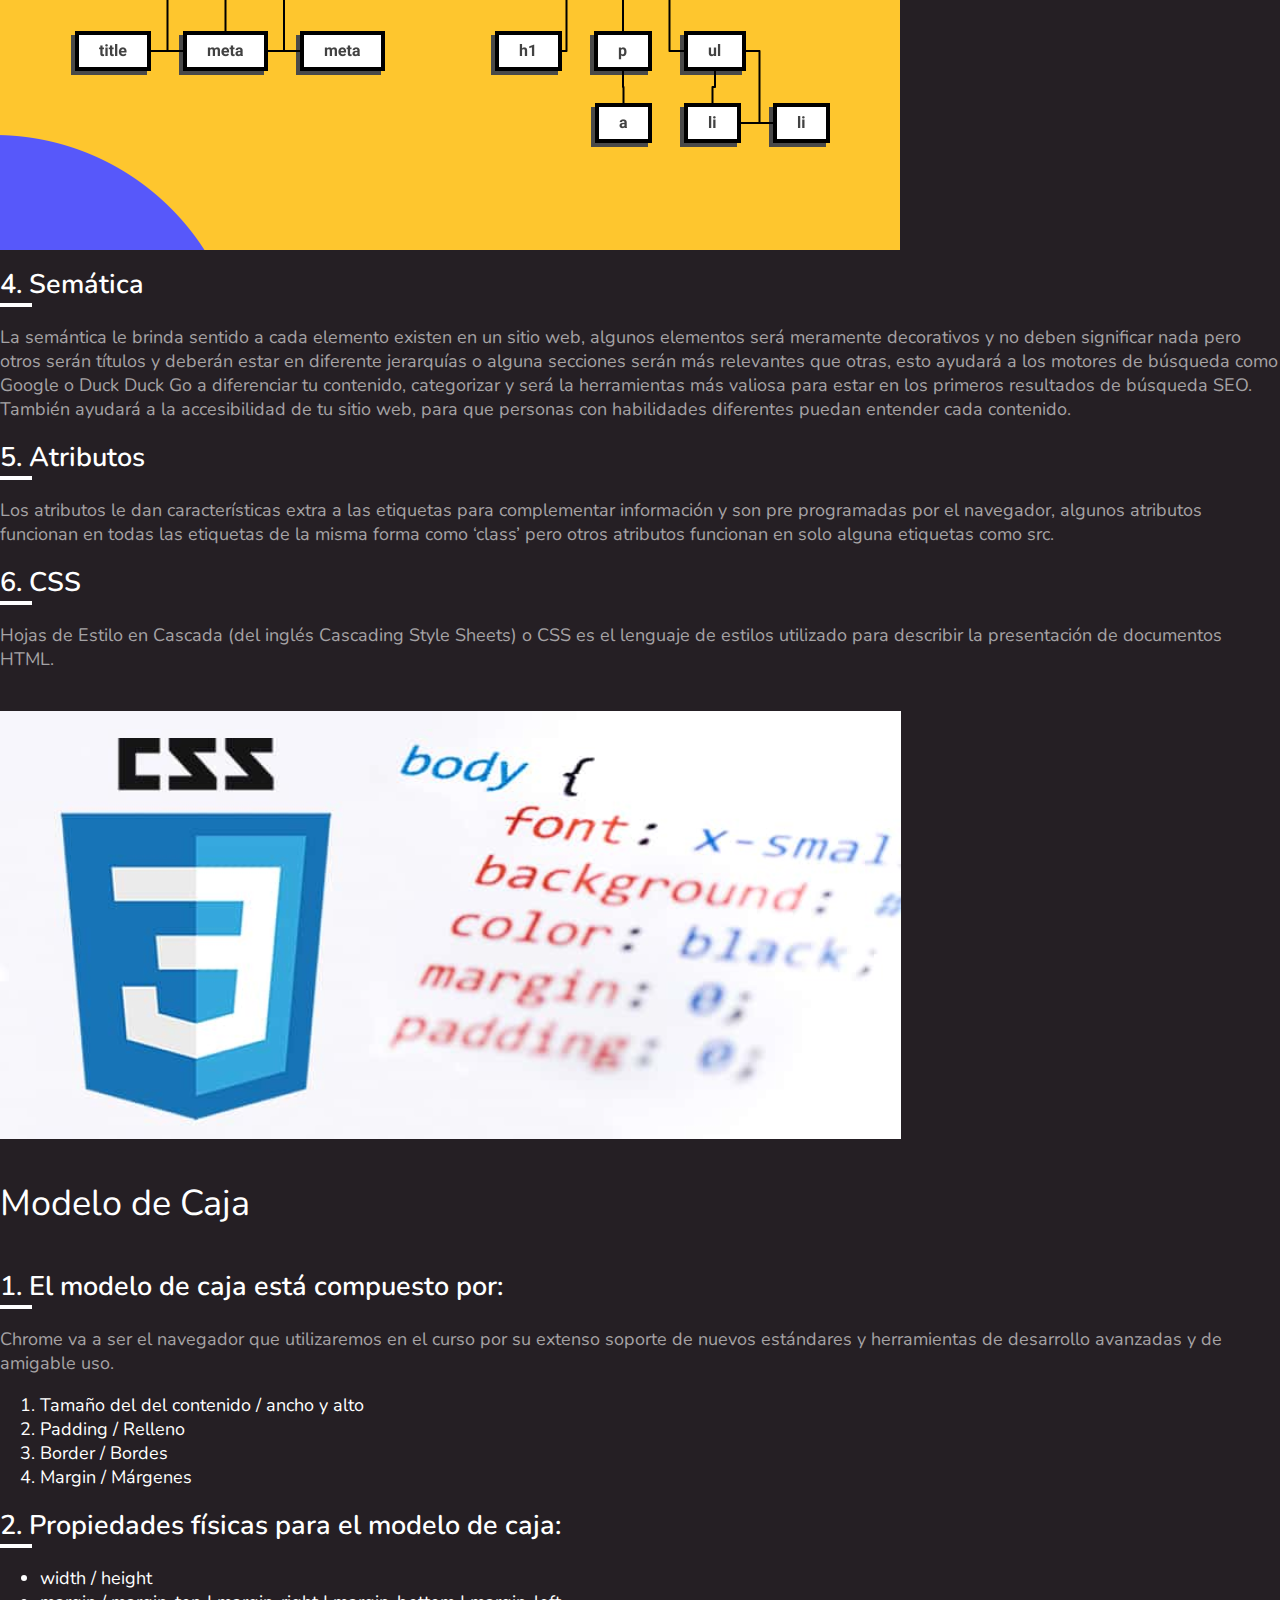
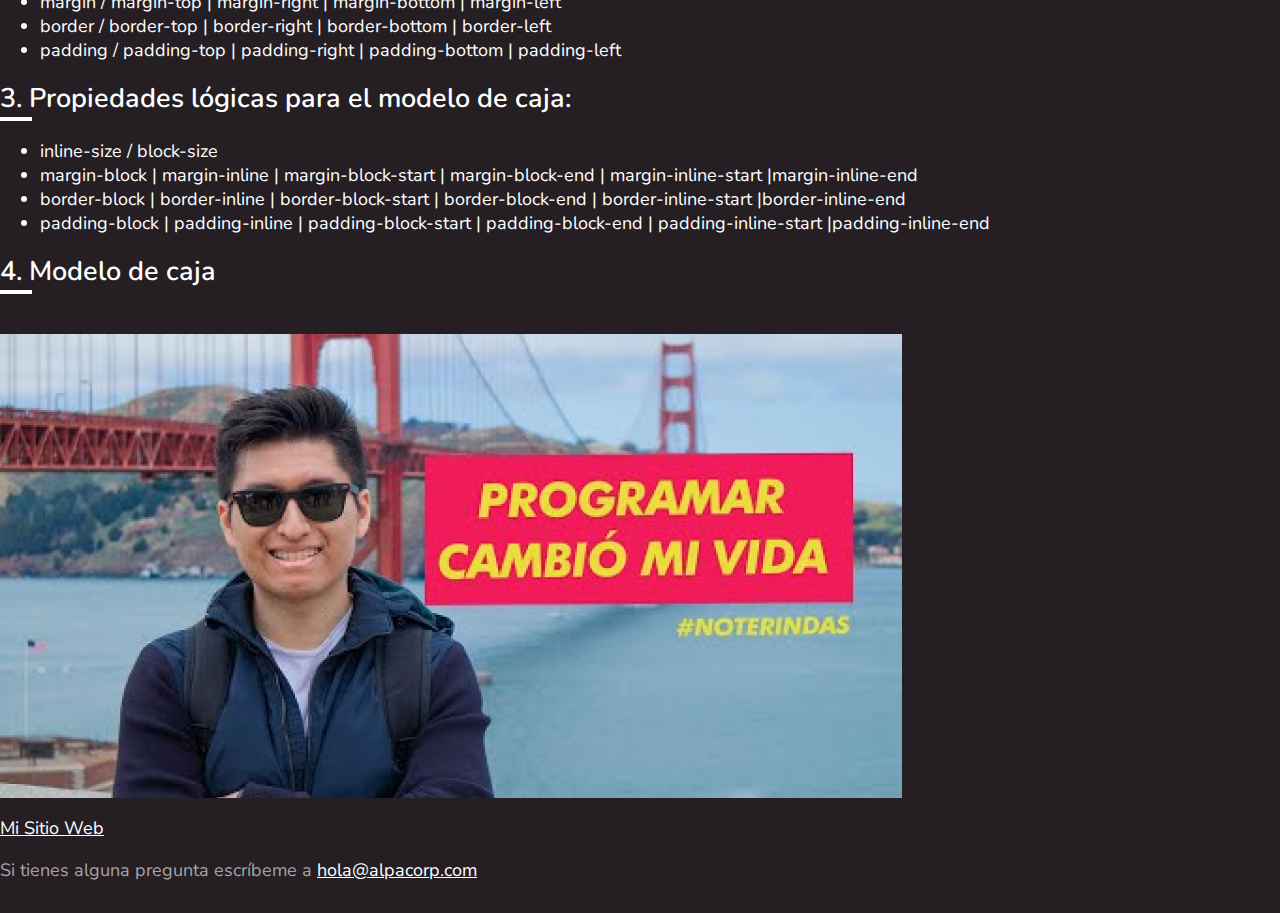
==== commit f2c75cec: "[ADD] mode logical css" ====
--- a/index.html
+++ b/index.html
@@ -4,10 +4,13 @@
     <head>
         <meta charset="UTF-8">
         <meta http-equiv="X-UA-Compatible" content="IE=edge">
-        <meta name="viewport" content="width=device-width, initial-scale=1.0">
-        <link rel="stylesheet" href="./css/styles-physical.css">
+        <meta
+        name="viewport" content="width=device-width, initial-scale=1.0">
+        <!-- <link rel="stylesheet" href="./css/styles-physical.css"> -->
+        <link rel="stylesheet" href="./css/styles-logical.css">
         <link rel="preconnect" href="https://fonts.gstatic.com">
-        <link href="https://fonts.googleapis.com/css2?family=Roboto:ital,wght@0,400;0,700;1,400;1,700&display=swap" rel="stylesheet">
+        <link href="https://fonts.googleapis.com/css2?family=Nunito:ital,wght@0,400;0,600;0,700;1,400;1,700&display=swap" rel="stylesheet">
+
         <title>El Blog de Alpacorp</title>
     </head>
 
--- a/css/styles-physical.css
+++ b/css/styles-physical.css
@@ -41,10 +41,6 @@
     color: var(--gray30);
     font-family: 'Roboto', sans-serif;
     margin: 0;
-}
-
-.main {
-    /* position: relative; */
 }
 
 .wrapper {
--- a/css/styles-logical.css
+++ b/css/styles-logical.css
@@ -0,0 +1,162 @@
+@font-face {
+    font-family: charter;
+    src: url('../fonts/charter-regular.otf');
+    font-style: normal;
+    font-weight: 400;
+}
+
+@font-face {
+    font-family: charter;
+    src: url('../fonts/charter-italic.otf');
+    font-style: italic;
+    font-weight: 400;
+}
+
+@font-face {
+    font-family: charter;
+    src: url('../fonts/charter-bold.otf');
+    font-style: normal;
+    font-weight: bold;
+}
+
+@font-face {
+    font-family: charter;
+    src: url('../fonts/charter-bold-italic.otf');
+    font-style: italic;
+    font-weight: bold;
+}
+
+:root {
+    font-size: 18px;
+    --white30: white;
+    --white20: #a5a3a5;
+    --white10: #3a3539;
+}
+
+body {
+    color: var(--white30);
+    font-family: 'Nunito', sans-serif;
+    margin: 0;
+    /* margin-inline: 100px; */
+    /* margin-block: 100px; */
+    /* margin-block-start: 50px; */
+    background: #251f24;
+    /* font-family: Arial;
+    font-family: charter; */
+}
+
+a {
+    color: var(--white30);
+}
+
+header {
+    /* --white10: red; */
+    font-size: 14px;
+    color: var(--white);
+}
+
+header li {
+    color: var(--white20);
+}
+
+header a {
+    color: var(--white20);
+    text-decoration: none;
+}
+
+header a:hover {
+    color: var(--white30);
+}
+
+nav details summary {
+    font-weight: bold;
+}
+
+/* ol li:nth-child(3n) {
+    border: 1px solid red;
+} */
+
+h1, h2, h3 {
+    font-weight: normal;
+}
+
+h1 {
+    font-size: 60px;
+    margin-block-start: 64px;
+    margin-block-end: 16px;
+    /* font-size: 3.75em; */
+}
+
+h2 {
+    font-size: 2em;
+    margin-block: 40px;
+}
+
+h3 {
+    font-size: 1.5em;
+    font-weight: 600;
+    margin-block: 16px;
+}
+
+hr {
+    margin-block: 40px;
+    border-color: rgba(97, 97, 97, 0.2);
+}
+
+.dom {
+    width: 900px;
+}
+
+pre {
+    background: var(--white10);
+}
+
+p {
+    color: var(--white20);
+}
+
+.hero{
+    background: linear-gradient(96.07deg, #314755 30.63%, #26A0DA 102.18%);
+    background-position: center;
+    height: 350px;
+}
+
+.section-content {
+    counter-reset: titleList;
+}
+
+.section-content img{
+    margin-block-start: 40px;
+    display: block;
+}
+
+.section-content h3 {
+    counter-increment: titleList;
+}
+
+.section-content h3::before{
+    content: counter(titleList, decimal)'. ';
+}
+
+.section-content h3::after{
+    content: '';
+    width: 32px;
+    height: 4px;
+    background: var(--white30);
+    display: block;
+}
+
+blockquote {
+    margin-block-start: 80px;
+    margin-block-end: 63px;
+    background: var(--white10);
+    border-radius: 8px;
+}
+
+.main hr {
+    display: none;
+}
+
+::selection{
+    background: pink;
+}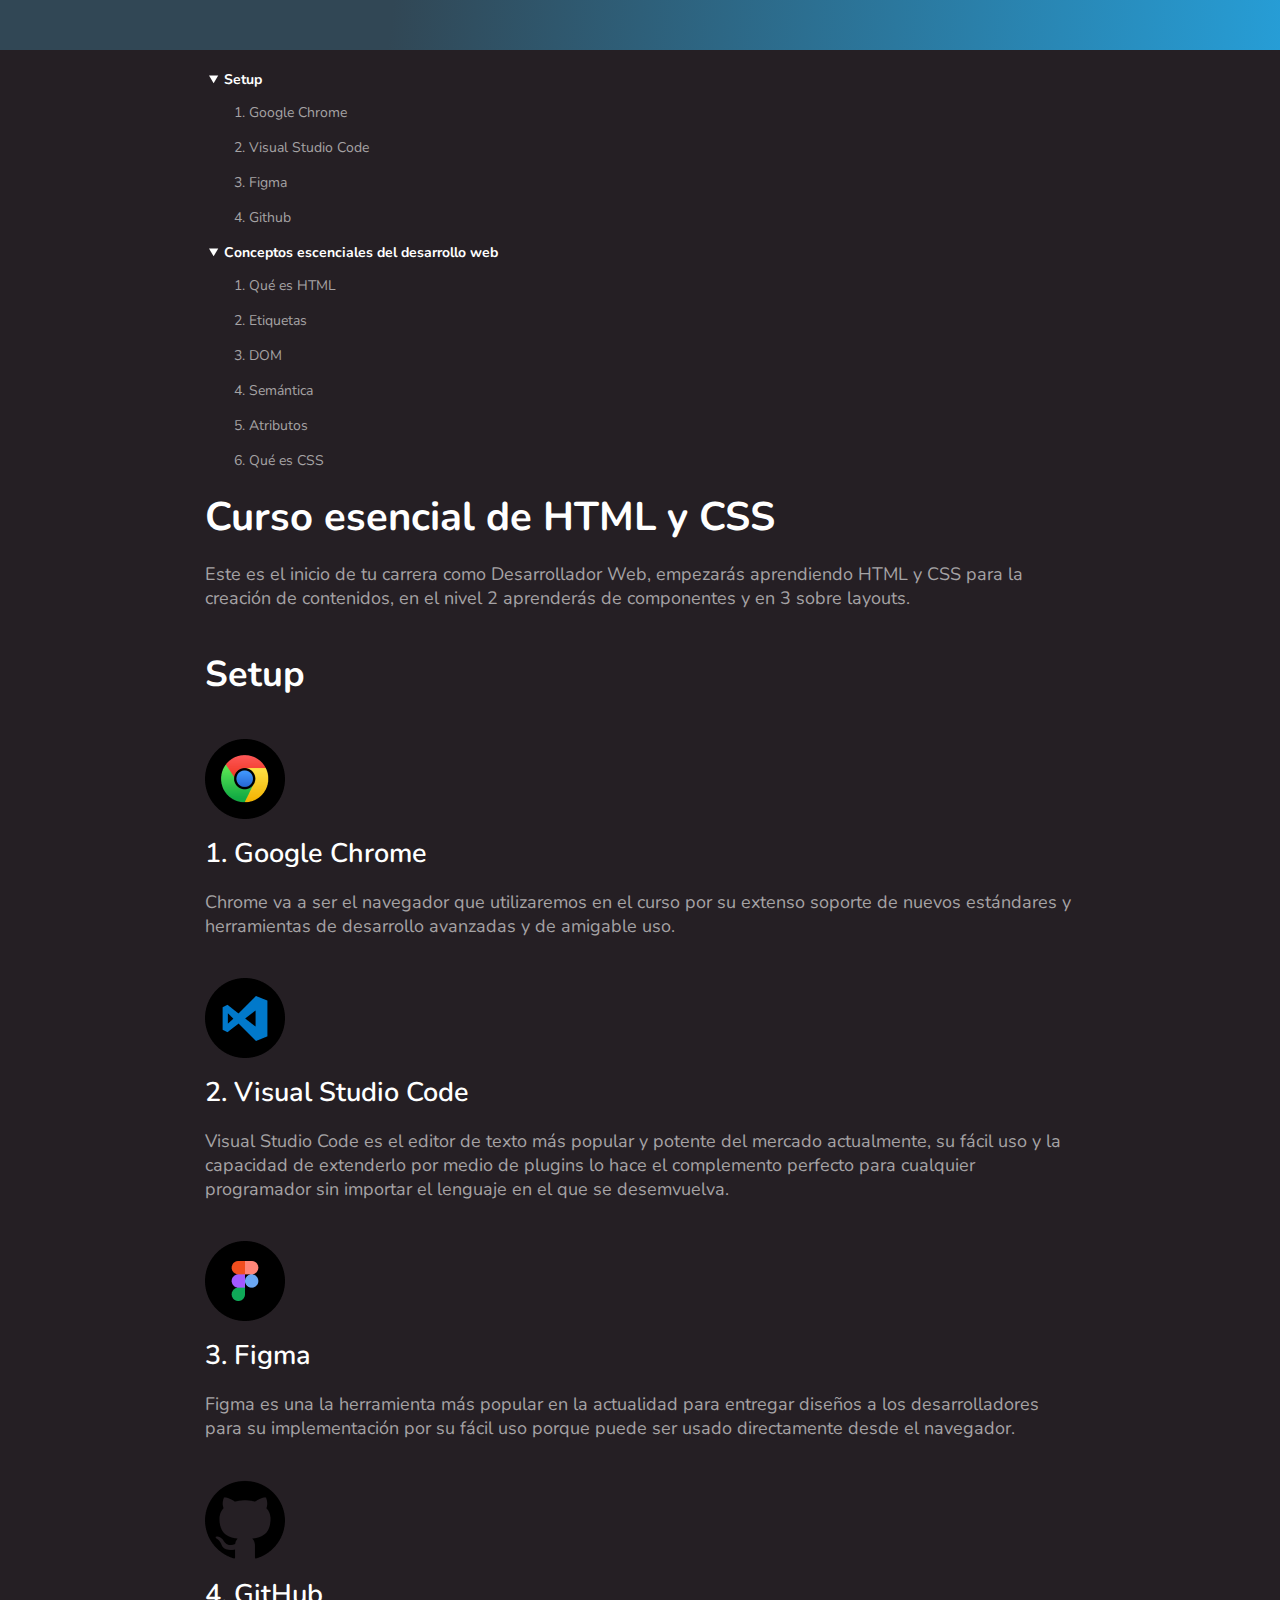
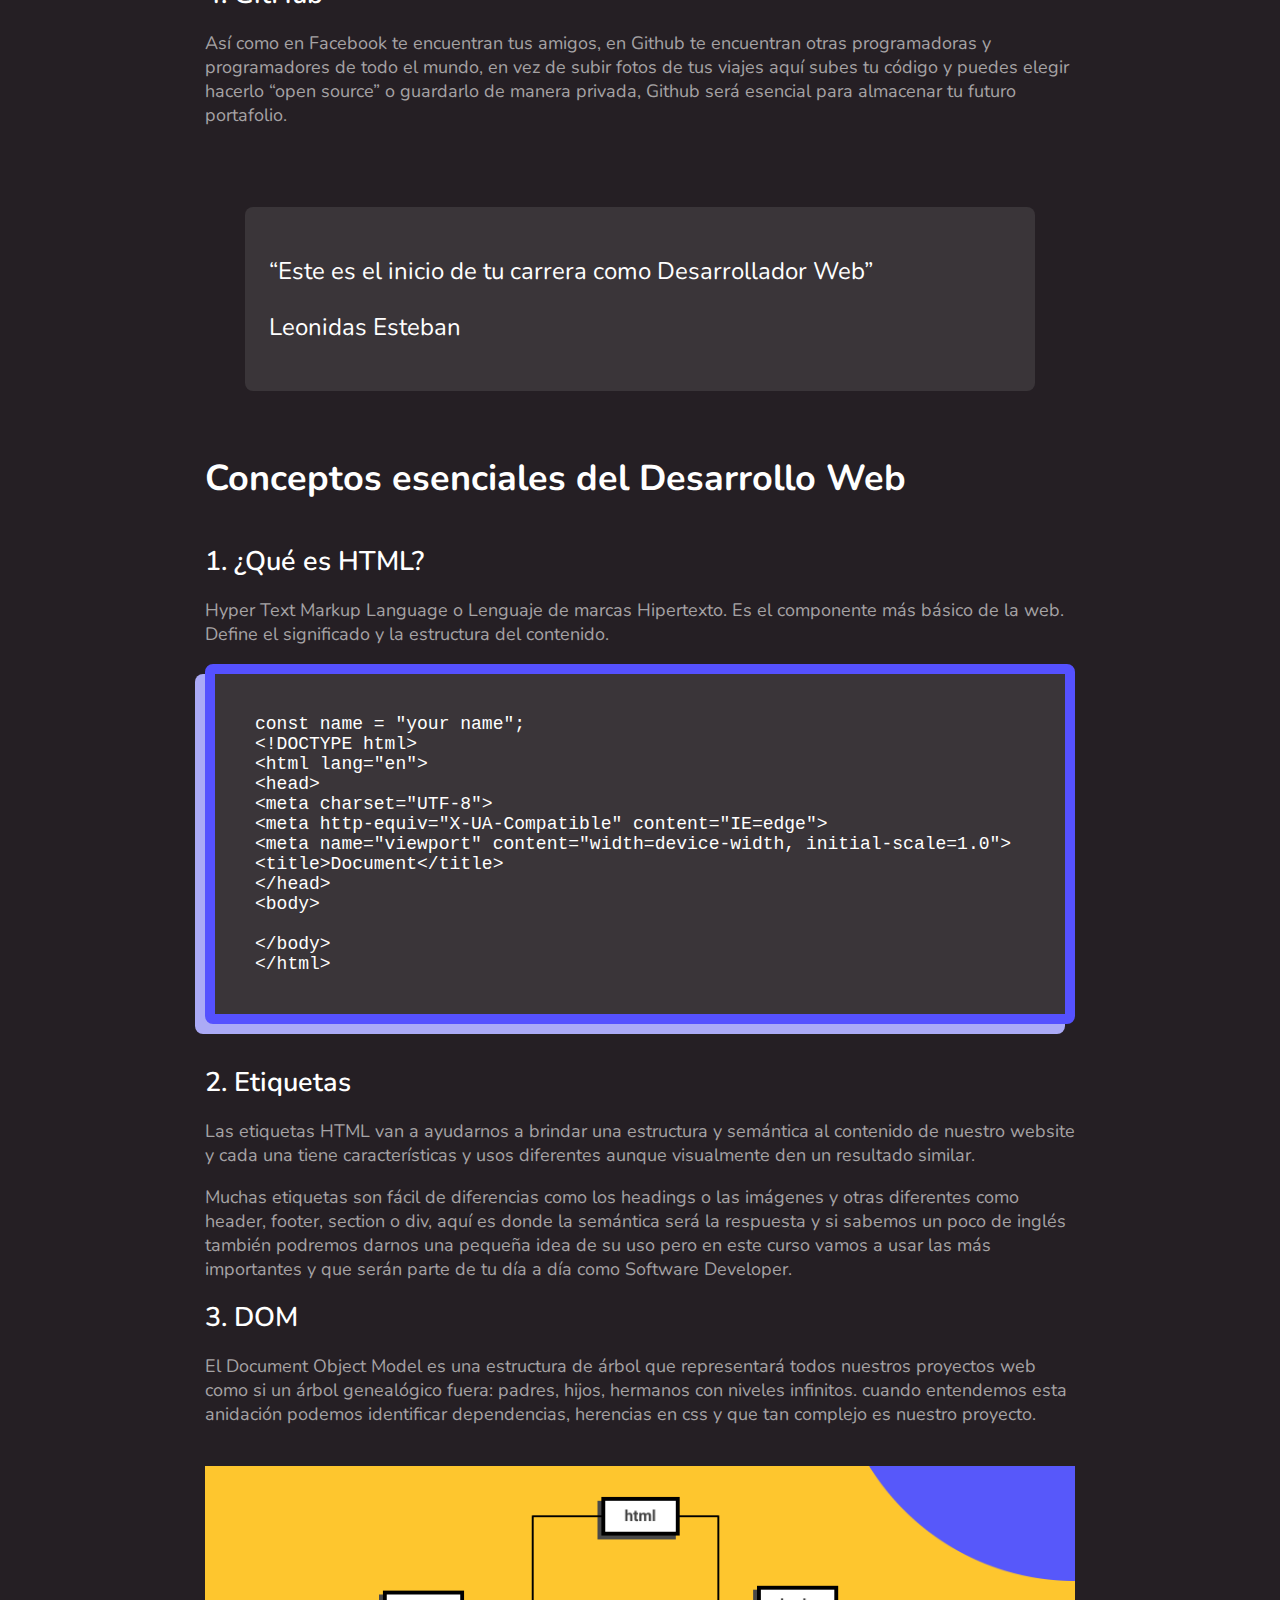
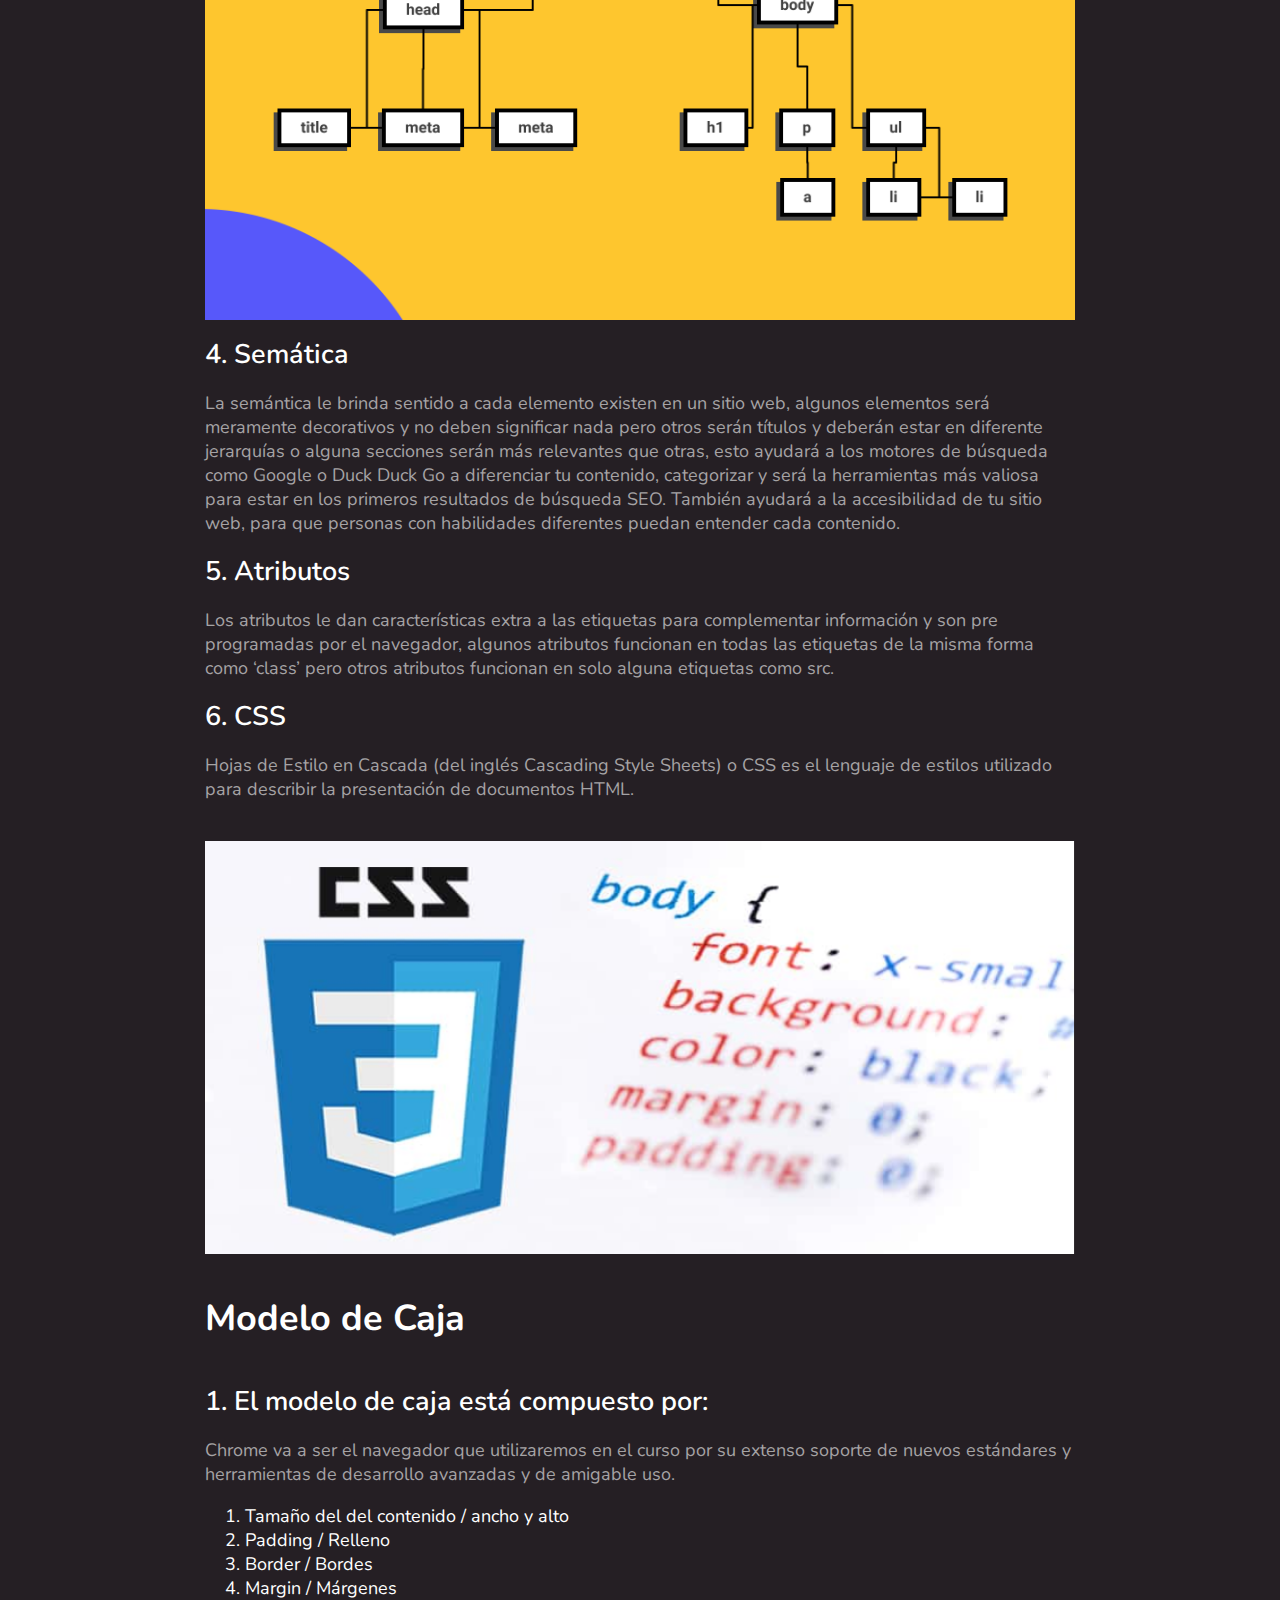
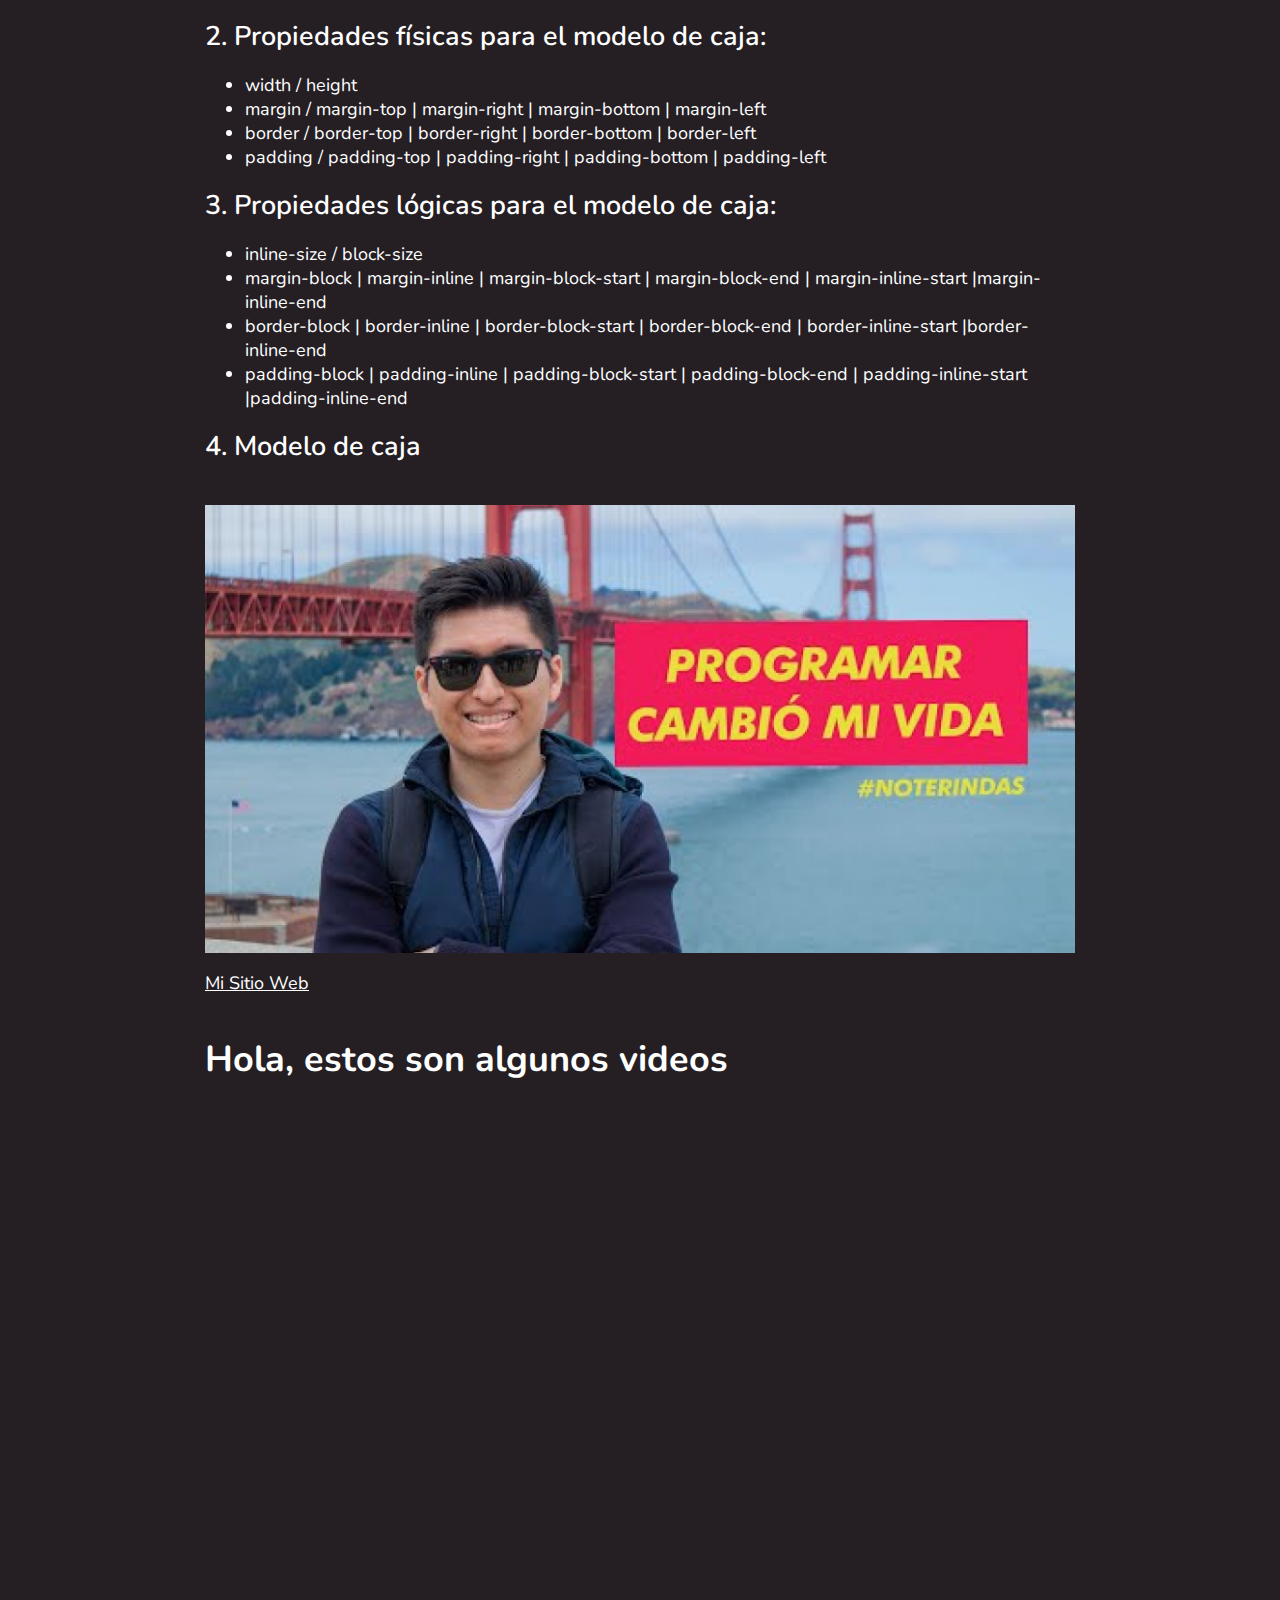
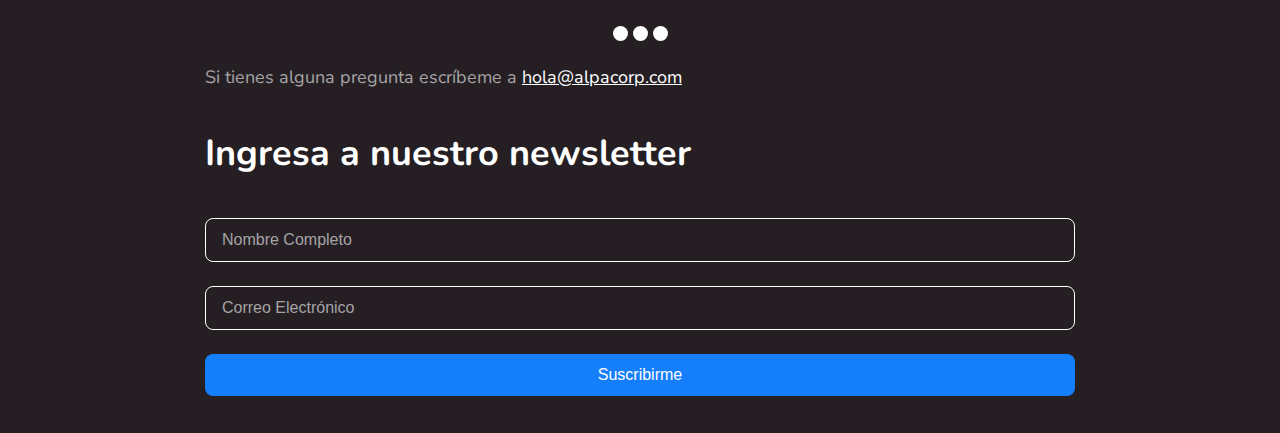
==== commit 13745d79: "UPDATE: nwe styles and mockup implemmentation views" ====
--- a/index.html
+++ b/index.html
@@ -111,19 +111,19 @@
                             Hyper Text Markup Language o Lenguaje de marcas Hipertexto. Es el componente más básico de la web. Define el significado y la estructura del contenido.
                         </p>
                         <pre>
-                const name = "your name";
-                &lt;!DOCTYPE html&gt;
-                &lt;html lang=&quot;en&quot;&gt;
-                &lt;head&gt;
-                &lt;meta charset=&quot;UTF-8&quot;&gt;
-                &lt;meta http-equiv=&quot;X-UA-Compatible&quot; content=&quot;IE=edge&quot;&gt;
-                &lt;meta name=&quot;viewport&quot; content=&quot;width=device-width, initial-scale=1.0&quot;&gt;
-                &lt;title&gt;Document&lt;/title&gt;
-                &lt;/head&gt;
-                &lt;body&gt;
-        
-                &lt;/body&gt;
-                &lt;/html&gt;</pre>
+const name = "your name";
+&lt;!DOCTYPE html&gt;
+&lt;html lang=&quot;en&quot;&gt;
+&lt;head&gt;
+&lt;meta charset=&quot;UTF-8&quot;&gt;
+&lt;meta http-equiv=&quot;X-UA-Compatible&quot; content=&quot;IE=edge&quot;&gt;
+&lt;meta name=&quot;viewport&quot; content=&quot;width=device-width, initial-scale=1.0&quot;&gt;
+&lt;title&gt;Document&lt;/title&gt;
+&lt;/head&gt;
+&lt;body&gt;
+
+&lt;/body&gt;
+&lt;/html&gt;</pre>
                         <h3 id="etiquetas">
                             Etiquetas
                         </h3>
@@ -184,10 +184,39 @@
                             <a href="https://www.alpacorp.net" target="_blank">Mi Sitio Web</a>
                         </p>
                     </section>
+                    <div class="section-content">
+                        <h2>Hola, estos son algunos videos</h2>
+                        <div class="slider">
+                            <scroll-container class="slider-content">
+                                <scroll-page class="slider-slide" id="video-1">
+                                    <iframe class="video" width="560" height="315" src="https://www.youtube.com/embed/pYi50WZhBQE" title="YouTube video player" frameborder="0" allow="accelerometer; autoplay; clipboard-write; encrypted-media; gyroscope; picture-in-picture" allowfullscreen></iframe>
+                                </scroll-page>
+                                <scroll-page class="slider-slide" id="video-2">
+                                    <iframe class="video" width="560" height="315" src="https://www.youtube.com/embed/pYi50WZhBQE" title="YouTube video player" frameborder="0" allow="accelerometer; autoplay; clipboard-write; encrypted-media; gyroscope; picture-in-picture" allowfullscreen></iframe>
+                                </scroll-page>
+                                <scroll-page class="slider-slide" id="video-3">
+                                    <iframe class="video" width="560" height="315" src="https://www.youtube.com/embed/pYi50WZhBQE" title="YouTube video player" frameborder="0" allow="accelerometer; autoplay; clipboard-write; encrypted-media; gyroscope; picture-in-picture" allowfullscreen></iframe>
+                                </scroll-page>
+                            </scroll-container>
+                            <div class="slider-bullet-list">
+                                <a href="#video-1" class="slider-bullet"></a>
+                                <a href="#video-2" class="slider-bullet"></a>
+                                <a href="#video-3" class="slider-bullet"></a>
+                            </div>
+                        </div>
+                    </div>
                     <p>
                         Si tienes alguna pregunta escríbeme a
                         <a href="mailto:hola@alpacorp.com" target="_blank">hola@alpacorp.com</a>
                     </p>
+                    <div class="section-content">
+                        <h2>Ingresa a nuestro newsletter</h2>
+                        <form action="#" class="form">
+                            <input type="text" placeholder="Nombre Completo" required>
+                            <input type="email" placeholder="Correo Electrónico" required>
+                            <input type="submit" name="" id="" value="Suscribirme">
+                        </form>
+                    </div>
                 </div>
             </div>
         </main>
--- a/css/styles-logical.css
+++ b/css/styles-logical.css
@@ -43,20 +43,47 @@
     background: #251f24;
     /* font-family: Arial;
     font-family: charter; */
+    /* writing-mode: horizontal-tb; */
+    /* margin-inline: 100px; */
+    /* margin: 0 100px; */
+    /* margin-block: 100px; */
+    /* margin: 100px 0; */
 }
 
 a {
     color: var(--white30);
+}
+
+.header {
+    /* position: sticky;
+    inset-block-start: 0; */
+}
+
+.header-content {
+    /* position: relative; */
+    padding-inline: 20px;
 }
 
 header {
     /* --white10: red; */
     font-size: 14px;
     color: var(--white);
+    margin-block-start: 20px;
+    /* position: absolute; */
+    /* top */
+    /* inset-block-start: 65px; */
+    /* bottom */
+    /* inset-block-end: ; */
+    /* left */
+    /* inset-inline-start: -208px; */
+    /* right */
+    /* inset-block-end: ; */
+    /* inline-size: 188px; */
 }
 
 header li {
     color: var(--white20);
+    margin-block-end: 16px;
 }
 
 header a {
@@ -77,14 +104,15 @@
 } */
 
 h1, h2, h3 {
-    font-weight: normal;
+    /* font-weight: normal; */
 }
 
 h1 {
-    font-size: 60px;
-    margin-block-start: 64px;
+    font-size: 40px;
+    margin-block-start: 20px;
     margin-block-end: 16px;
     /* font-size: 3.75em; */
+
 }
 
 h2 {
@@ -108,7 +136,14 @@
 }
 
 pre {
+    /* max-inline-size: 100%; */
     background: var(--white10);
+    padding: 40px;
+    overflow: auto;
+    border-radius: 8px;
+    border: 10px solid #5551ff;
+    box-shadow: -10px 10px 0 0 #ABAAF6;
+    margin-block-end: 40px;
 }
 
 p {
@@ -118,7 +153,7 @@
 .hero{
     background: linear-gradient(96.07deg, #314755 30.63%, #26A0DA 102.18%);
     background-position: center;
-    height: 350px;
+    block-size: 50px;
 }
 
 .section-content {
@@ -128,6 +163,8 @@
 .section-content img{
     margin-block-start: 40px;
     display: block;
+    max-inline-size: 100%;
+    /* max-width: 100%; */
 }
 
 .section-content h3 {
@@ -138,25 +175,149 @@
     content: counter(titleList, decimal)'. ';
 }
 
-.section-content h3::after{
+/* .section-content h3::after{
     content: '';
     width: 32px;
     height: 4px;
     background: var(--white30);
     display: block;
-}
+} */
 
 blockquote {
     margin-block-start: 80px;
     margin-block-end: 63px;
     background: var(--white10);
     border-radius: 8px;
+    padding-inline-end: 24px;
+    padding-inline-start: 24px;
+    padding-block-start: 24px;
+    padding-block-end: 24px;
+    line-height: 32px;
+    font-size: 24px;
+}
+
+blockquote p {
+    color: var(--white30);
 }
 
 .main hr {
     display: none;
 }
 
+.main {
+
+}
+
+.wrapper {
+    /* inline-size: 902px; */
+    /* block-size: 100px; */
+    /* overflow: scroll; */
+    margin: auto;
+    max-inline-size: 902px;
+}
+
+.main-content {
+    padding-inline: 16px;
+}
+
 ::selection{
     background: pink;
+}
+
+.slider {
+    /* border: 1px solid red; */
+}
+
+.slider-content{
+    /* block-size: 100px; */
+    display: block;
+    overflow: hidden;
+    /* border: 1px solid purple; */
+    scroll-behavior: smooth;
+    white-space: nowrap;
+    font-size: 0;
+}
+
+.video {
+    /* border: 1px solid blue; */
+    margin: 0;
+    display: inline-block;
+    width: 100%;
+    height: auto;
+    aspect-ratio: 16/9;
+}
+
+.slider-bullet-list {
+    text-align: center;
+    margin-block-start: 10px;
+}
+
+.slider-bullet {
+    display: inline-block;
+    inline-size: 15px;
+    block-size: 15px;
+    background: white;
+    border-radius: 50%;
+}
+
+.form input {
+    inline-size: 100%;
+    box-sizing: border-box;
+    border: 1px solid var(--white30);
+    background-color: transparent;
+    border-radius: 8px;
+    padding-inline: 16px;
+    padding-block: 12px;
+    color: var(--white30);
+    font-size: 16px;
+    display: block;
+    margin-block-end: 24px;
+
+}
+
+.form input::placeholder {
+    color: var(--white20);
+}
+
+.form input[type="submit"] {
+    background-color: #157EFB;
+    border: none
+}
+
+@media screen and (min-width: 1366px) {
+    .hero {
+        block-size: 350px;
+    }
+
+    .header {
+        position: sticky;
+        inset-block-start: 0;
+    }
+    
+    .header-content {
+        position: relative;
+        padding-inline: 0;
+    }
+    
+    header {
+        /* --white10: red; */
+        font-size: 14px;
+        color: var(--white);
+        position: absolute;
+        /* top */
+        inset-block-start: 65px;
+        /* bottom */
+        /* inset-block-end: ; */
+        /* left */
+        inset-inline-start: -208px;
+        /* right */
+        /* inset-block-end: ; */
+        inline-size: 188px;
+    }
+
+    h1 {
+        font-size: 60px;
+        margin-block-start: 64px;
+    }
+    
 }